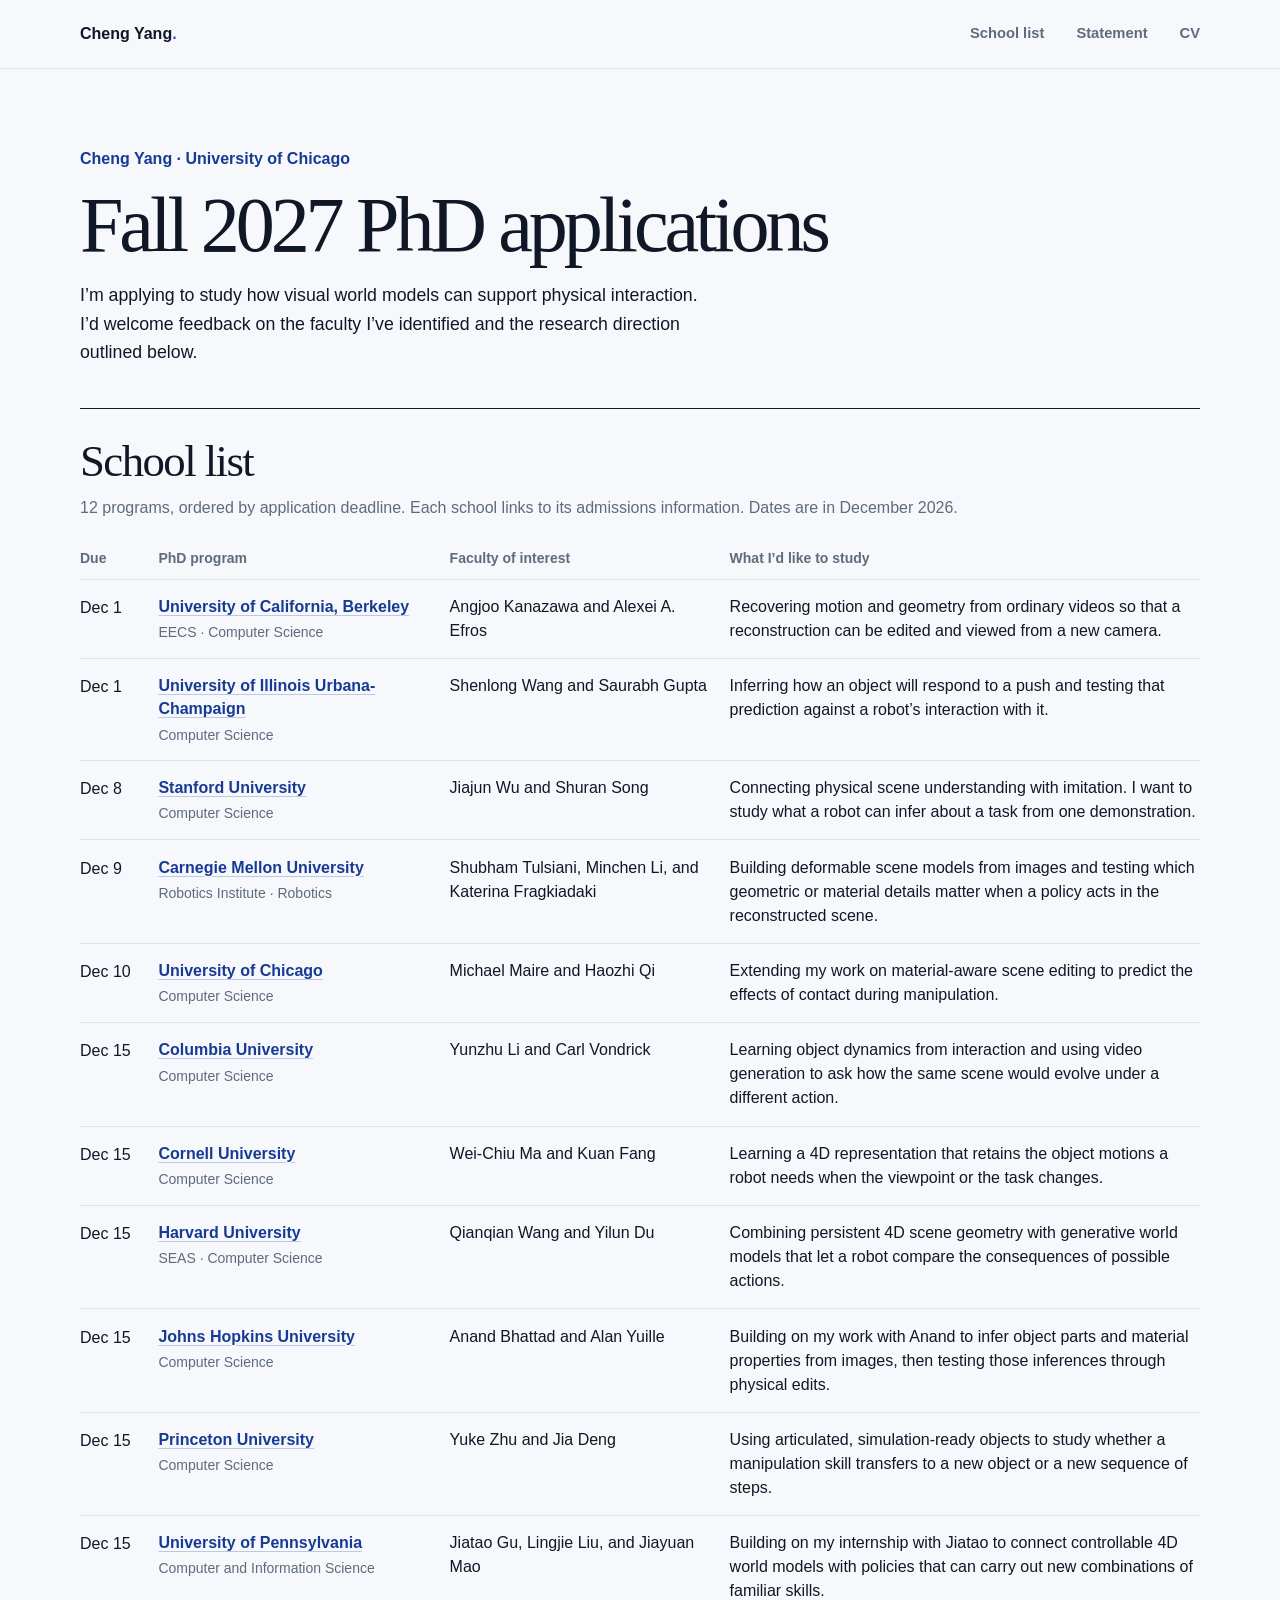
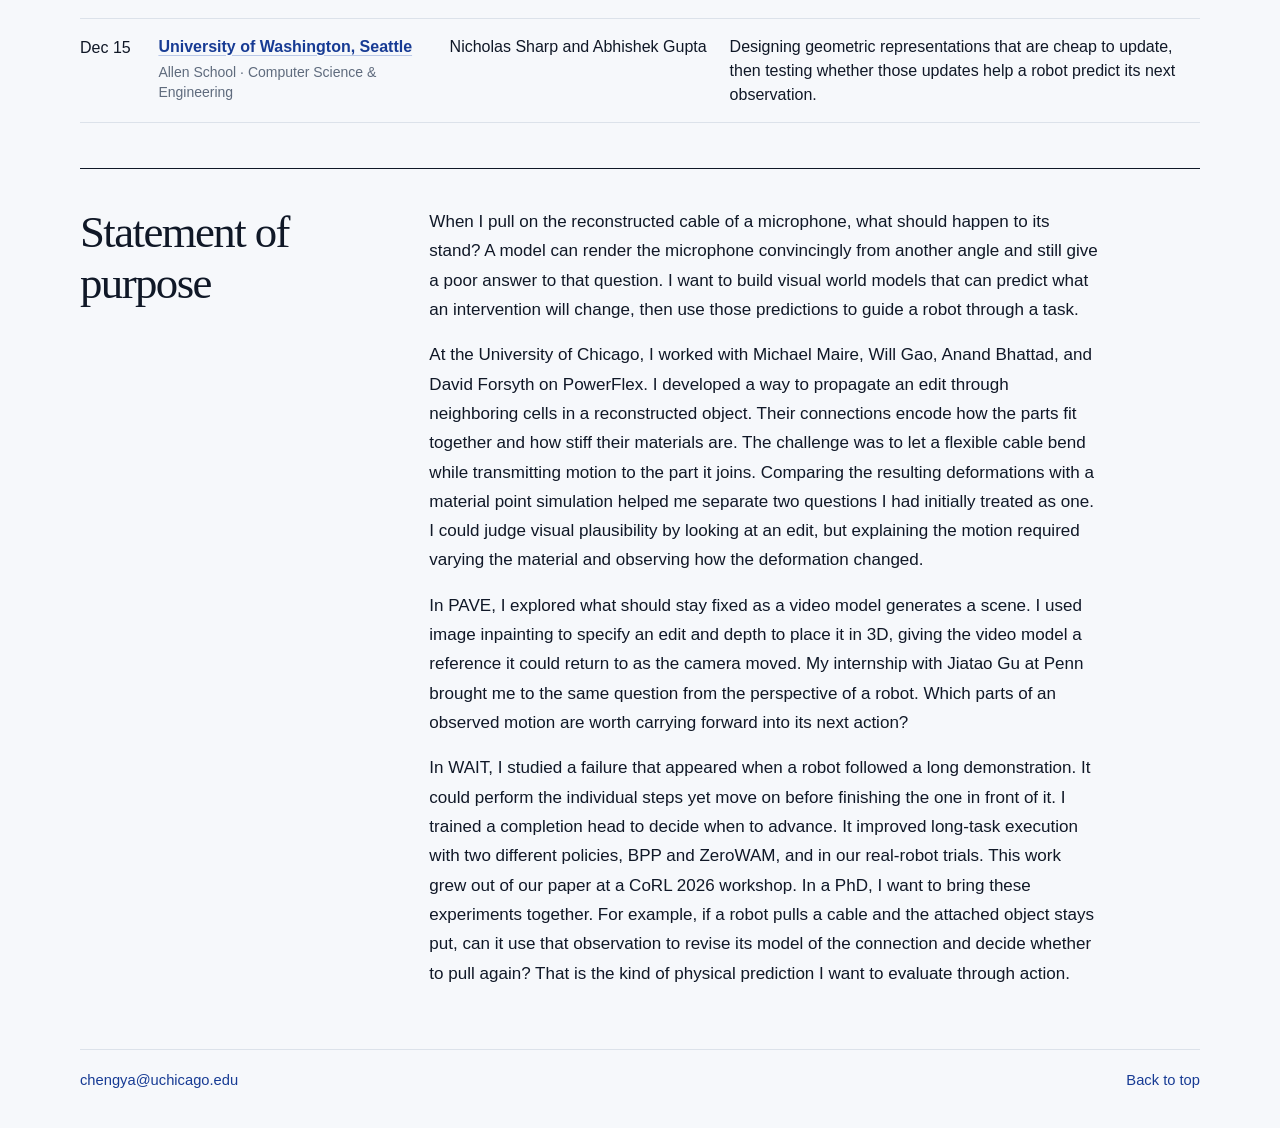
==== phd-2027/index.html @ 7d5dd0bd "Add Fall 2027 PhD application brief for faculty review" ====
<!doctype html>
<html lang="en">
  <head>
    <meta charset="utf-8">
    <meta name="viewport" content="width=device-width, initial-scale=1">
    <meta name="robots" content="noindex, nofollow">
    <meta name="description" content="Cheng Yang’s Fall 2027 PhD application list and short statement of purpose.">
    <meta name="theme-color" content="#f6f8fb">
    <title>Fall 2027 PhD applications · Cheng Yang</title>
    <link rel="stylesheet" href="../styles.css">
    <style>
      .brief { width: min(100% - 3rem, 70rem); margin: 0 auto; }
      .mast { border-bottom: 1px solid var(--line); }
      .mast .brief, .page-end { display: flex; align-items: center; justify-content: space-between; gap: 1rem; }
      .mast .brief { min-height: 4.25rem; }
      .home { font-weight: 720; }
      .mast nav { display: flex; gap: clamp(.8rem, 3vw, 2rem); }
      .mast nav a, .page-end a { font-size: .92rem; }
      .mast a:hover, .page-end a:hover { text-decoration: underline; }
      .intro { padding: clamp(2.7rem, 6vw, 5.4rem) 0 2.6rem; }
      .byline { margin: 0 0 .8rem; color: var(--accent-dark); font-weight: 650; }
      .intro h1 { max-width: none; font: 500 clamp(2.65rem, 6.1vw, 5.2rem)/1.04 var(--serif); letter-spacing: -.052em; }
      .intro p:last-child { max-width: 43rem; margin: 1rem 0 0; font-size: 1.11rem; }
      .list-section, .statement { scroll-margin-top: 1rem; border-top: 1px solid var(--ink); padding: 1.65rem 0 2.8rem; }
      .section-title { margin: 0; font: 500 clamp(1.9rem, 4vw, 2.8rem)/1.14 var(--serif); letter-spacing: -.035em; }
      .list-note { margin: .55rem 0 1.4rem; color: var(--muted); }
      .school-list { border-collapse: collapse; width: 100%; text-align: left; }
      .school-list th, .school-list td { vertical-align: top; padding: .95rem .95rem .95rem 0; border-bottom: 1px solid var(--line); }
      .school-list thead th { padding-top: .2rem; padding-bottom: .6rem; font-size: .875rem; font-weight: 650; color: var(--muted); }
      .school-list tbody th { width: 26%; font-size: 1rem; line-height: 1.45; }
      .school-list th a { color: var(--accent-dark); text-decoration: underline; text-decoration-color: #bac9e8; text-underline-offset: .19em; }
      .school-list th a:hover { text-decoration-color: currentColor; }
      .school-list small { display: block; margin-top: .25rem; color: var(--muted); font-size: .875rem; font-weight: 450; }
      .date { width: 7%; font-variant-numeric: tabular-nums; white-space: nowrap; }
      .faculty { width: 25%; }
      .faculty, .fit { line-height: 1.5; }
      .school-list td:last-child { padding-right: 0; }
      .statement { display: grid; grid-template-columns: minmax(14rem, .7fr) minmax(0, 1.7fr); gap: 2rem; padding-top: 2.4rem; }
      .statement-copy { max-width: 42rem; }
      .statement-copy p { font-size: 1.065rem; line-height: 1.72; margin: 0 0 1rem; }
      .page-end { padding: 1.2rem 0 2.2rem; border-top: 1px solid var(--line); color: var(--muted); flex-wrap: wrap; }
      .page-end a { color: var(--accent-dark); }
      @media (max-width: 760px) {
        .brief { width: calc(100% - 2rem); }
        .mast nav { gap: .85rem; }
        .intro { padding-bottom: 2rem; }
        .school-list, .school-list tbody { display: block; }
        .school-list thead { position: absolute; width: 1px; height: 1px; overflow: hidden; clip-path: inset(50%); }
        .school-list tr { display: grid; grid-template-columns: 1fr auto; gap: .4rem .6rem; padding: 1rem 0; border-top: 1px solid var(--line); }
        .school-list tbody th, .school-list td { width: auto; padding: 0; border: 0; }
        .school-list tbody th { grid-column: 1; grid-row: 1; }
        .school-list .date { grid-column: 2; grid-row: 1; color: var(--muted); }
        .school-list .faculty, .school-list .fit { grid-column: 1 / -1; }
        .faculty { font-weight: 600; }
        .statement { display: block; }
        .statement h2 { margin-bottom: 1.1rem; }
      }
      @media print {
        @page { margin: 14mm; }
        html, body { background: white; color: black; }
        .mast, .skip-link, .page-end { display: none; }
        .brief { width: auto; margin: 0; }
        .intro { padding: 0 0 10pt; }
        .intro h1 { font-size: 25pt; }
        .intro p:last-child, .list-note, .byline { font-size: 9pt; margin: 3pt 0; }
        .section-title { font-size: 17pt; }
        .list-section { padding: 8pt 0; }
        .school-list { display: table; }
        .school-list thead { display: table-header-group; position: static; clip-path: none; }
        .school-list tbody { display: table-row-group; }
        .school-list tr { display: table-row; break-inside: avoid; }
        .school-list th, .school-list td, .school-list tbody th { display: table-cell; font-size: 9pt; line-height: 1.25; padding: 5pt 6pt 5pt 0; }
        .school-list small, .school-list thead th { font-size: 8pt; }
        .school-list th a { color: black; text-decoration: none; }
        .statement { display: block; break-before: page; border: 0; padding: 0; }
        .statement-copy { max-width: 42rem; }
        .statement-copy p { font-size: 11pt; margin: 10pt 0; }
      }
    </style>
  </head>
  <body>
    <a class="skip-link" href="#main">Skip to content</a>
    <header class="mast">
      <div class="brief">
        <a class="home" href="../">Cheng Yang<span class="wordmark-dot">.</span></a>
        <nav aria-label="Page navigation">
          <a href="#programs">School list</a>
          <a href="#statement">Statement</a>
          <a href="../assets/CV_ChengY.pdf">CV</a>
        </nav>
      </div>
    </header>
    <main class="brief" id="main">
      <div class="intro">
        <p class="byline">Cheng Yang · University of Chicago</p>
        <h1>Fall 2027 PhD applications</h1>
        <p>I’m applying to study how visual world models can support physical interaction. I’d welcome feedback on the faculty I’ve identified and the research direction outlined below.</p>
      </div>
      <section class="list-section" id="programs" aria-labelledby="programs-title">
        <h2 class="section-title" id="programs-title">School list</h2>
        <p class="list-note">12 programs, ordered by application deadline. Each school links to its admissions information. Dates are in December 2026.</p>
        <table class="school-list" aria-label="Programs, application deadlines, faculty of interest, and research interests">
          <thead>
            <tr><th scope="col">Due</th><th scope="col">PhD program</th><th scope="col">Faculty of interest</th><th scope="col">What I’d like to study</th></tr>
          </thead>
          <tbody>
            <tr>
              <td class="date"><time datetime="2026-12-01">Dec 1</time></td>
              <th scope="row"><a href="https://eecs.berkeley.edu/academics/graduate/research-programs/admissions/">University of California, Berkeley</a><small>EECS · Computer Science</small></th>
              <td class="faculty">Angjoo Kanazawa and Alexei A. Efros</td>
              <td class="fit">Recovering motion and geometry from ordinary videos so that a reconstruction can be edited and viewed from a new camera.</td>
            </tr>
            <tr>
              <td class="date"><time datetime="2026-12-01">Dec 1</time></td>
              <th scope="row"><a href="https://siebelschool.illinois.edu/admissions/graduate/application-deadlines">University of Illinois Urbana-Champaign</a><small>Computer Science</small></th>
              <td class="faculty">Shenlong Wang and Saurabh Gupta</td>
              <td class="fit">Inferring how an object will respond to a push and testing that prediction against a robot’s interaction with it.</td>
            </tr>
            <tr>
              <td class="date"><time datetime="2026-12-08">Dec 8</time></td>
              <th scope="row"><a href="https://www.cs.stanford.edu/admissions-graduate-application-deadlines">Stanford University</a><small>Computer Science</small></th>
              <td class="faculty">Jiajun Wu and Shuran Song</td>
              <td class="fit">Connecting physical scene understanding with imitation. I want to study what a robot can infer about a task from one demonstration.</td>
            </tr>
            <tr>
              <td class="date"><time datetime="2026-12-09">Dec 9</time></td>
              <th scope="row"><a href="https://admissions.scs.cmu.edu/portal/apply_gr">Carnegie Mellon University</a><small>Robotics Institute · Robotics</small></th>
              <td class="faculty">Shubham Tulsiani, Minchen Li, and Katerina Fragkiadaki</td>
              <td class="fit">Building deformable scene models from images and testing which geometric or material details matter when a policy acts in the reconstructed scene.</td>
            </tr>
            <tr>
              <td class="date"><time datetime="2026-12-10">Dec 10</time></td>
              <th scope="row"><a href="https://cs-www.uchicago.edu/academics/admission/">University of Chicago</a><small>Computer Science</small></th>
              <td class="faculty">Michael Maire and Haozhi Qi</td>
              <td class="fit">Extending my work on material-aware scene editing to predict the effects of contact during manipulation.</td>
            </tr>
            <tr>
              <td class="date"><time datetime="2026-12-15">Dec 15</time></td>
              <th scope="row"><a href="https://www.engineering.columbia.edu/admissions-aid/graduate-admissions/how-apply/application-requirements">Columbia University</a><small>Computer Science</small></th>
              <td class="faculty">Yunzhu Li and Carl Vondrick</td>
              <td class="fit">Learning object dynamics from interaction and using video generation to ask how the same scene would evolve under a different action.</td>
            </tr>
            <tr>
              <td class="date"><time datetime="2026-12-15">Dec 15</time></td>
              <th scope="row"><a href="https://www.cs.cornell.edu/phd-computer-science/apply">Cornell University</a><small>Computer Science</small></th>
              <td class="faculty">Wei-Chiu Ma and Kuan Fang</td>
              <td class="fit">Learning a 4D representation that retains the object motions a robot needs when the viewpoint or the task changes.</td>
            </tr>
            <tr>
              <td class="date"><time datetime="2026-12-15">Dec 15</time></td>
              <th scope="row"><a href="https://gsas.harvard.edu/program/computer-science">Harvard University</a><small>SEAS · Computer Science</small></th>
              <td class="faculty">Qianqian Wang and Yilun Du</td>
              <td class="fit">Combining persistent 4D scene geometry with generative world models that let a robot compare the consequences of possible actions.</td>
            </tr>
            <tr>
              <td class="date"><time datetime="2026-12-15">Dec 15</time></td>
              <th scope="row"><a href="https://www.cs.jhu.edu/academic-programs/graduate-studies/phd-program/">Johns Hopkins University</a><small>Computer Science</small></th>
              <td class="faculty">Anand Bhattad and Alan Yuille</td>
              <td class="fit">Building on my work with Anand to infer object parts and material properties from images, then testing those inferences through physical edits.</td>
            </tr>
            <tr>
              <td class="date"><time datetime="2026-12-15">Dec 15</time></td>
              <th scope="row"><a href="https://www.cs.princeton.edu/grad/admissions-requirements">Princeton University</a><small>Computer Science</small></th>
              <td class="faculty">Yuke Zhu and Jia Deng</td>
              <td class="fit">Using articulated, simulation-ready objects to study whether a manipulation skill transfers to a new object or a new sequence of steps.</td>
            </tr>
            <tr>
              <td class="date"><time datetime="2026-12-15">Dec 15</time></td>
              <th scope="row"><a href="https://gradadm.engineering.upenn.edu/how-to-apply/">University of Pennsylvania</a><small>Computer and Information Science</small></th>
              <td class="faculty">Jiatao Gu, Lingjie Liu, and Jiayuan Mao</td>
              <td class="fit">Building on my internship with Jiatao to connect controllable 4D world models with policies that can carry out new combinations of familiar skills.</td>
            </tr>
            <tr>
              <td class="date"><time datetime="2026-12-15">Dec 15</time></td>
              <th scope="row"><a href="https://www.cs.washington.edu/academics/graduate/phd-program/phd-admissions/">University of Washington, Seattle</a><small>Allen School · Computer Science &amp; Engineering</small></th>
              <td class="faculty">Nicholas Sharp and Abhishek Gupta</td>
              <td class="fit">Designing geometric representations that are cheap to update, then testing whether those updates help a robot predict its next observation.</td>
            </tr>
          </tbody>
        </table>
      </section>
      <section class="statement" id="statement" aria-labelledby="statement-title">
        <h2 class="section-title" id="statement-title">Statement of purpose</h2>
        <div class="statement-copy">
          <p>When I pull on the reconstructed cable of a microphone, what should happen to its stand? A model can render the microphone convincingly from another angle and still give a poor answer to that question. I want to build visual world models that can predict what an intervention will change, then use those predictions to guide a robot through a task.</p>
          <p>At the University of Chicago, I worked with Michael Maire, Will Gao, Anand Bhattad, and David Forsyth on PowerFlex. I developed a way to propagate an edit through neighboring cells in a reconstructed object. Their connections encode how the parts fit together and how stiff their materials are. The challenge was to let a flexible cable bend while transmitting motion to the part it joins. Comparing the resulting deformations with a material point simulation helped me separate two questions I had initially treated as one. I could judge visual plausibility by looking at an edit, but explaining the motion required varying the material and observing how the deformation changed.</p>
          <p>In PAVE, I explored what should stay fixed as a video model generates a scene. I used image inpainting to specify an edit and depth to place it in 3D, giving the video model a reference it could return to as the camera moved. My internship with Jiatao Gu at Penn brought me to the same question from the perspective of a robot. Which parts of an observed motion are worth carrying forward into its next action?</p>
          <p>In WAIT, I studied a failure that appeared when a robot followed a long demonstration. It could perform the individual steps yet move on before finishing the one in front of it. I trained a completion head to decide when to advance. It improved long-task execution with two different policies, BPP and ZeroWAM, and in our real-robot trials. This work grew out of our paper at a CoRL 2026 workshop. In a PhD, I want to bring these experiments together. For example, if a robot pulls a cable and the attached object stays put, can it use that observation to revise its model of the connection and decide whether to pull again? That is the kind of physical prediction I want to evaluate through action.</p>
        </div>
      </section>
      <div class="page-end"><a href="mailto:chengya@uchicago.edu">chengya@uchicago.edu</a><a href="#main">Back to top</a></div>
    </main>
  </body>
</html>
---- styles.css ----
:root {
  --ink: #101827;
  --muted: #5f6b7d;
  --line: #dce2ea;
  --paper: #f6f8fb;
  --white: #ffffff;
  --accent: #2457d6;
  --accent-dark: #173b94;
  --cyan: #58d2e6;
  --serif: "Iowan Old Style", "Baskerville", "Times New Roman", serif;
  --sans: Inter, ui-sans-serif, -apple-system, BlinkMacSystemFont, "Segoe UI", sans-serif;
  --max: 1180px;
}

* { box-sizing: border-box; }

html { scroll-behavior: smooth; }

body {
  margin: 0;
  color: var(--ink);
  background: var(--paper);
  font-family: var(--sans);
  font-size: 16px;
  line-height: 1.6;
  -webkit-font-smoothing: antialiased;
}

a { color: inherit; text-decoration: none; }
a:focus-visible { outline: 3px solid var(--cyan); outline-offset: 4px; }

.skip-link {
  position: fixed;
  left: 1rem;
  top: -5rem;
  z-index: 100;
  padding: .75rem 1rem;
  background: var(--ink);
  color: white;
}
.skip-link:focus { top: 1rem; }

.site-header {
  position: sticky;
  top: 0;
  z-index: 50;
  border-bottom: 1px solid rgba(16, 24, 39, .1);
  background: rgba(246, 248, 251, .92);
  backdrop-filter: blur(16px);
}

.header-inner {
  width: min(calc(100% - 3rem), var(--max));
  height: 74px;
  margin: auto;
  display: grid;
  grid-template-columns: 1fr auto 1fr;
  align-items: center;
  gap: 2rem;
}

.wordmark {
  justify-self: start;
  font-size: 1.05rem;
  font-weight: 780;
  letter-spacing: -.03em;
}
.wordmark-dot { color: var(--accent); }

nav { display: flex; gap: 2rem; }
nav a, .header-contact { font-size: .89rem; font-weight: 600; }
nav a { color: var(--muted); transition: color .2s; }
nav a:hover { color: var(--ink); }

.header-contact {
  justify-self: end;
  color: var(--accent);
}

.hero {
  width: min(calc(100% - 3rem), var(--max));
  min-height: 675px;
  margin: auto;
  display: grid;
  grid-template-columns: minmax(0, 1.35fr) minmax(280px, .65fr);
  gap: clamp(4rem, 8vw, 8rem);
  align-items: center;
  position: relative;
  padding: 6rem 0 7rem;
}

.eyebrow, .section-number, .venue {
  margin: 0 0 1.15rem;
  color: var(--accent);
  font-size: .78rem;
  line-height: 1.2;
  font-weight: 760;
  letter-spacing: .13em;
  text-transform: uppercase;
}

h1, h2, h3, p { text-wrap: pretty; }

h1 {
  margin: 0;
  font: 500 clamp(4.5rem, 9vw, 8rem)/.9 var(--serif);
  letter-spacing: -.065em;
}

.hero-lede {
  max-width: 750px;
  margin: 2.25rem 0 1.25rem;
  font: 500 clamp(1.55rem, 2.7vw, 2.25rem)/1.23 var(--serif);
  letter-spacing: -.025em;
}

.hero-bio {
  max-width: 690px;
  margin: 0;
  color: var(--muted);
  font-size: 1.04rem;
}
.hero-bio strong { color: var(--ink); font-weight: 650; }

.hero-links {
  display: flex;
  flex-wrap: wrap;
  gap: .8rem 1.35rem;
  align-items: center;
  margin-top: 2.25rem;
}
.hero-links a {
  padding: .35rem 0;
  border-bottom: 1px solid currentColor;
  font-size: .9rem;
  font-weight: 680;
}
.hero-links .primary-link {
  padding: .68rem 1rem;
  border: 1px solid var(--accent);
  background: var(--accent);
  color: white;
}
.hero-links .primary-link:hover { background: var(--accent-dark); }
.replace-tag { color: var(--accent); font-size: .66rem; letter-spacing: .04em; }

.portrait-wrap { align-self: center; }
.portrait-placeholder {
  aspect-ratio: 4 / 5;
  position: relative;
  overflow: hidden;
  border: 1px solid #b9c6db;
  background:
    linear-gradient(135deg, rgba(255,255,255,.34), transparent 45%),
    radial-gradient(circle at 72% 20%, rgba(88,210,230,.8), transparent 24%),
    linear-gradient(155deg, #173b94 0%, #2457d6 58%, #0d1730 100%);
  box-shadow: 24px 24px 0 #e1e7f0;
}
.portrait-placeholder::after {
  content: "";
  position: absolute;
  inset: 12px;
  border: 1px solid rgba(255,255,255,.45);
  pointer-events: none;
}
.portrait-placeholder > img {
  position: absolute;
  inset: 0;
  width: 100%;
  height: 100%;
  max-width: 100%;
  max-height: 100%;
  object-fit: contain;
  display: block;
}
.portrait-initials {
  position: absolute;
  left: 1.5rem;
  top: 1.2rem;
  color: rgba(255,255,255,.95);
  font: 500 clamp(3.5rem, 8vw, 6.5rem)/1 var(--serif);
  letter-spacing: -.07em;
}
.portrait-note {
  position: absolute;
  left: 1.55rem;
  right: 1.55rem;
  bottom: 1.4rem;
  display: flex;
  align-items: end;
  justify-content: space-between;
  gap: 1rem;
  color: white;
}
.portrait-note span { font-weight: 700; }
.portrait-note small { max-width: 105px; text-align: right; line-height: 1.35; opacity: .75; }
.portrait-caption { margin: 1.1rem 0 0; color: var(--muted); font-size: .8rem; letter-spacing: .08em; text-transform: uppercase; }

.hero-index {
  position: absolute;
  bottom: 1.7rem;
  left: 0;
  right: 0;
  display: grid;
  grid-template-columns: auto 1fr auto;
  align-items: center;
  gap: 1rem;
  color: #7b8797;
  font-size: .68rem;
  letter-spacing: .1em;
  text-transform: uppercase;
}
.hero-index div { height: 1px; background: var(--line); }

.research-band {
  padding: 7rem max(1.5rem, calc((100vw - var(--max)) / 2));
  color: white;
  background: var(--ink);
}
.research-band .section-number { color: var(--cyan); }
.section-heading { display: grid; grid-template-columns: 180px 1fr; gap: 2rem; align-items: start; }
.section-heading h2 {
  max-width: 860px;
  margin: -.45rem 0 0;
  font: 500 clamp(2.5rem, 5vw, 4.75rem)/1.02 var(--serif);
  letter-spacing: -.045em;
}
.research-grid {
  display: grid;
  grid-template-columns: repeat(3, 1fr);
  margin-top: 5rem;
  border-top: 1px solid rgba(255,255,255,.18);
}
.research-item {
  min-height: 270px;
  padding: 2rem 2rem 0 0;
  border-right: 1px solid rgba(255,255,255,.18);
}
.research-item + .research-item { padding-left: 2rem; }
.research-item:last-child { border-right: 0; }
.research-code { color: var(--cyan); font: 500 1.25rem/1 var(--serif); }
.research-item h3 { margin: 4.5rem 0 .75rem; font: 500 1.55rem/1.2 var(--serif); }
.research-item p { max-width: 310px; margin: 0; color: #aeb8c7; font-size: .94rem; }

.section-shell {
  width: min(calc(100% - 3rem), var(--max));
  margin: auto;
  padding: 8rem 0;
}

.publications-heading {
  grid-template-columns: 180px minmax(0, 1fr) 230px;
  border-bottom: 1px solid var(--line);
  padding-bottom: 3rem;
}
.section-aside { margin: 0; color: var(--muted); font-size: .85rem; }

.publication {
  display: grid;
  grid-template-columns: minmax(300px, .95fr) minmax(0, 1.25fr);
  gap: clamp(2rem, 5vw, 5rem);
  padding: 3.5rem 0;
  border-bottom: 1px solid var(--line);
  align-items: center;
}
.publication-visual {
  aspect-ratio: 16 / 10;
  position: relative;
  overflow: hidden;
  display: flex;
  flex-direction: column;
  align-items: center;
  justify-content: center;
  gap: .35rem;
  border: 1px solid rgba(16,24,39,.12);
  color: white;
}
.publication-visual::before,
.publication-visual::after {
  content: "";
  position: absolute;
  width: 48%;
  aspect-ratio: 1;
  border: 1px solid rgba(255,255,255,.3);
  transform: rotate(18deg);
}
.publication-visual::before { left: -12%; top: -37%; }
.publication-visual::after { right: -8%; bottom: -50%; }
.publication-visual img {
  position: absolute;
  inset: 0;
  width: 100%;
  height: 100%;
  max-width: 100%;
  max-height: 100%;
  object-fit: contain;
  display: block;
}
.paper-blue { background: linear-gradient(145deg, #173b94, #2b65ef); }
.paper-cyan { background: linear-gradient(145deg, #087d98, #58d2e6); }
.paper-slate { background: linear-gradient(145deg, #26344e, #71819d); }
.publication-visual.has-image { background: #fff; }
.publication-gallery {
  display: grid;
  grid-template-rows: repeat(2, minmax(0, 1fr));
  gap: 6px;
  padding: 6px;
}
.publication-gallery img {
  position: static;
  width: 100%;
  height: 100%;
  min-height: 0;
  object-fit: contain;
  border: 1px solid rgba(16,24,39,.08);
}
.publication-visual span { z-index: 1; font: 500 1.55rem/1 var(--serif); }
.publication-visual small { z-index: 1; opacity: .78; }
.publication-copy h3 { margin: 0; font: 500 clamp(1.65rem, 3vw, 2.45rem)/1.12 var(--serif); letter-spacing: -.025em; }
.authors { margin: 1.15rem 0 .8rem; color: var(--muted); font-size: .9rem; }
.paper-summary { max-width: 650px; margin: 0; color: var(--muted); }
.paper-links { display: flex; flex-wrap: wrap; gap: 1.4rem; margin-top: 1.4rem; }
.paper-links a { color: var(--accent); font-size: .86rem; font-weight: 700; border-bottom: 1px solid currentColor; }

.experience { border-top: 1px solid var(--line); }
.experience .section-heading { margin-bottom: 4rem; }
.timeline { border-top: 1px solid var(--ink); }
.timeline-row {
  display: grid;
  grid-template-columns: 180px minmax(0, 1fr) 150px;
  gap: 2rem;
  align-items: start;
  padding: 2rem 0;
  border-bottom: 1px solid var(--line);
}
.timeline-row p { margin: 0; color: var(--muted); font-size: .9rem; }
.timeline-row h3 { margin: -.2rem 0 .25rem; font: 500 1.35rem/1.25 var(--serif); }
.timeline-row > span { text-align: right; color: var(--muted); font-size: .82rem; }

.contact { border-top: 1px solid var(--ink); padding-bottom: 6rem; }
.contact-line { display: flex; align-items: end; justify-content: space-between; gap: 2rem; }
.contact h2 { max-width: 690px; margin: .5rem 0 0; font: 500 clamp(2.7rem, 6vw, 5.4rem)/.98 var(--serif); letter-spacing: -.05em; }
.contact a { color: var(--accent); font-weight: 700; border-bottom: 1px solid currentColor; }

footer {
  width: min(calc(100% - 3rem), var(--max));
  margin: auto;
  padding: 1.5rem 0 2rem;
  border-top: 1px solid var(--line);
  display: flex;
  justify-content: space-between;
  color: var(--muted);
  font-size: .8rem;
}
footer p { margin: 0; }

.reveal {
  opacity: 0;
  transform: translateY(18px);
  transition: opacity .7s ease, transform .7s ease;
}
.reveal-late { transition-delay: .12s; }
.reveal-later { transition-delay: .22s; }
.reveal.visible { opacity: 1; transform: none; }

@media (prefers-reduced-motion: reduce) {
  html { scroll-behavior: auto; }
  .reveal { opacity: 1; transform: none; transition: none; }
}

@media (max-width: 900px) {
  .header-inner { grid-template-columns: 1fr auto; }
  nav { display: none; }
  .hero { grid-template-columns: 1fr 260px; gap: 3rem; min-height: auto; }
  h1 { font-size: clamp(4rem, 12vw, 6.5rem); }
  .section-heading, .publications-heading { grid-template-columns: 1fr; gap: .75rem; }
  .section-aside { max-width: 360px; }
  .research-grid { grid-template-columns: 1fr; }
  .research-item, .research-item + .research-item { min-height: auto; padding: 1.8rem 0 2rem; border-right: 0; border-bottom: 1px solid rgba(255,255,255,.18); }
  .research-item h3 { margin: 2rem 0 .5rem; }
  .publication { gap: 2rem; }
  .timeline-row { grid-template-columns: 135px 1fr; }
  .timeline-row > span { display: none; }
}

@media (max-width: 680px) {
  .header-inner, .hero, .section-shell, footer { width: min(calc(100% - 2rem), var(--max)); }
  .header-inner { height: 64px; }
  .header-contact { font-size: .82rem; }
  .hero { display: flex; flex-direction: column; align-items: stretch; padding: 4.5rem 0 6rem; }
  h1 { font-size: clamp(4.1rem, 22vw, 6rem); }
  .hero-lede { font-size: 1.65rem; }
  .portrait-wrap { width: min(78vw, 310px); margin: 1rem 0 0 auto; }
  .hero-index { bottom: 1.25rem; }
  .research-band { padding: 6rem 1rem; }
  .research-grid { margin-top: 3rem; }
  .section-shell { padding: 6rem 0; }
  .publication { grid-template-columns: 1fr; padding: 2.75rem 0; }
  .publication-copy h3 { font-size: 1.8rem; }
  .timeline-row { grid-template-columns: 1fr; gap: .4rem; }
  .contact-line { align-items: start; flex-direction: column; }
  .contact a { overflow-wrap: anywhere; }
}
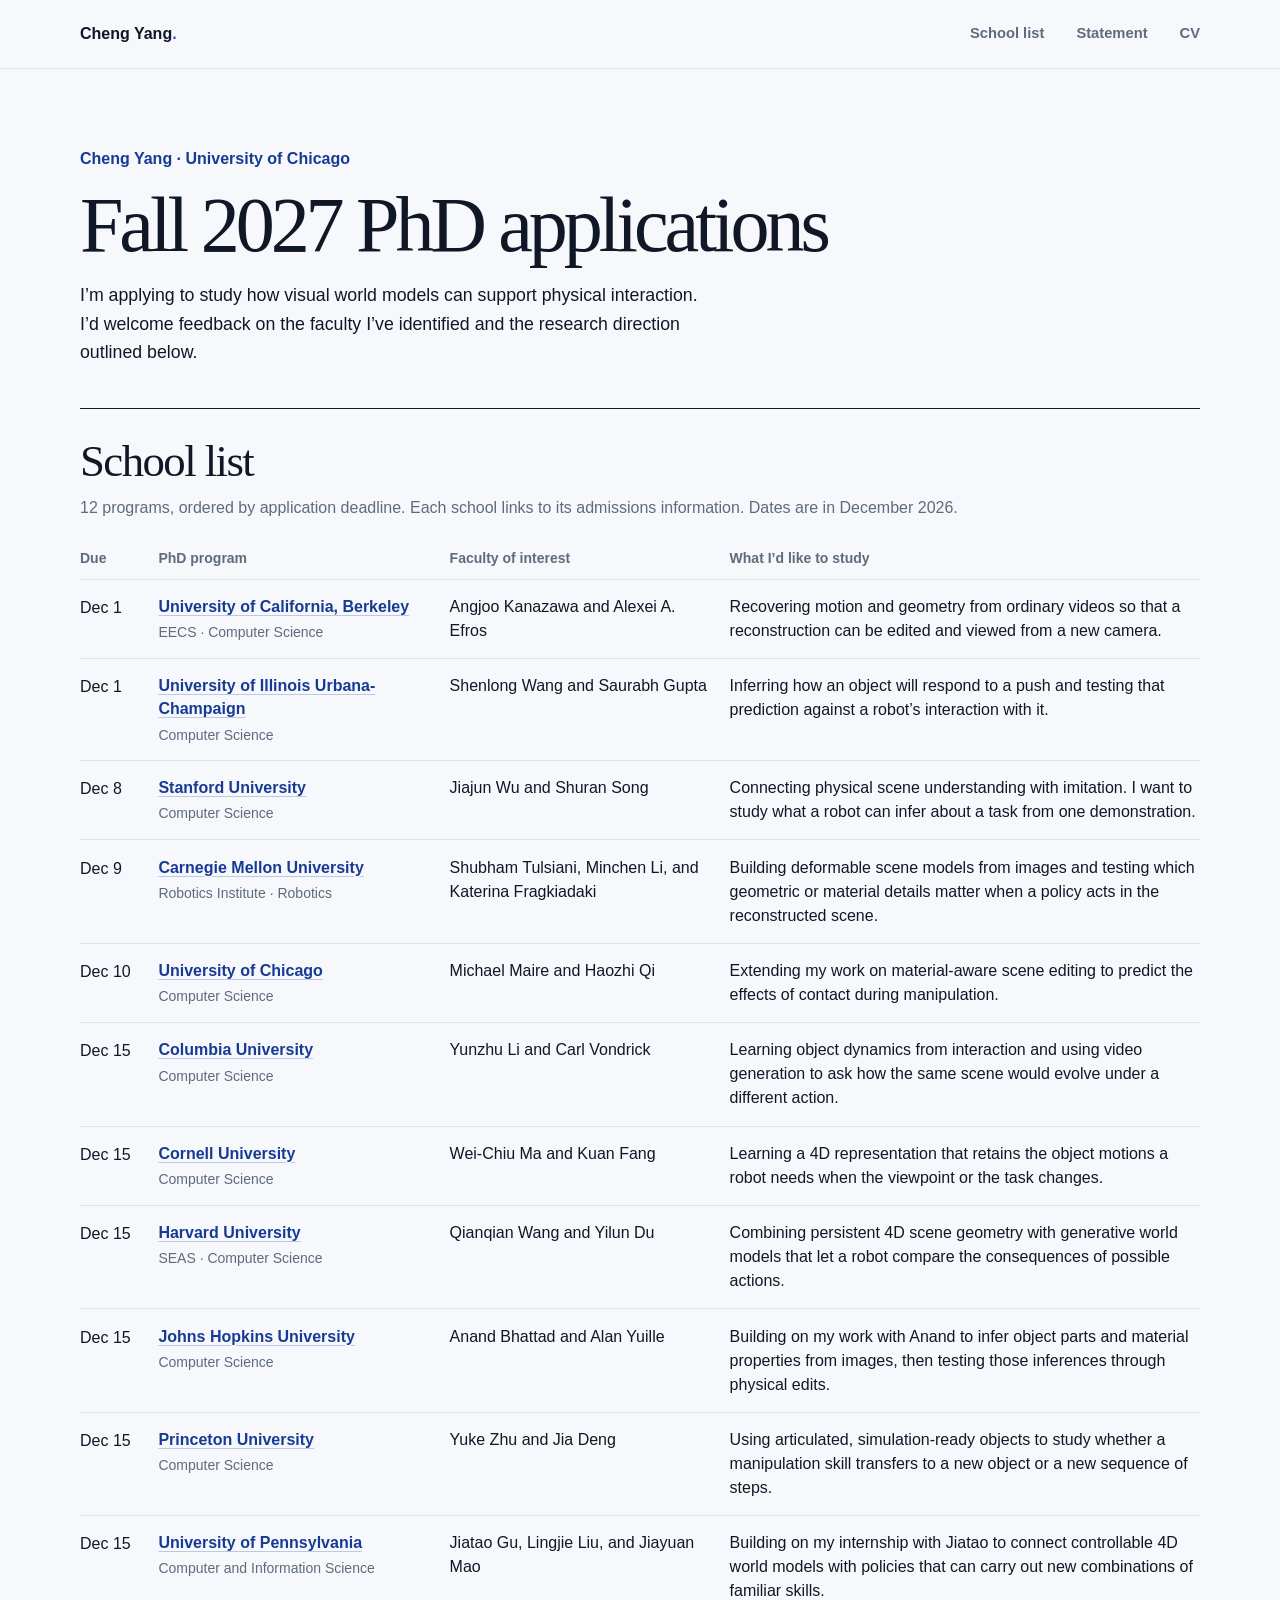
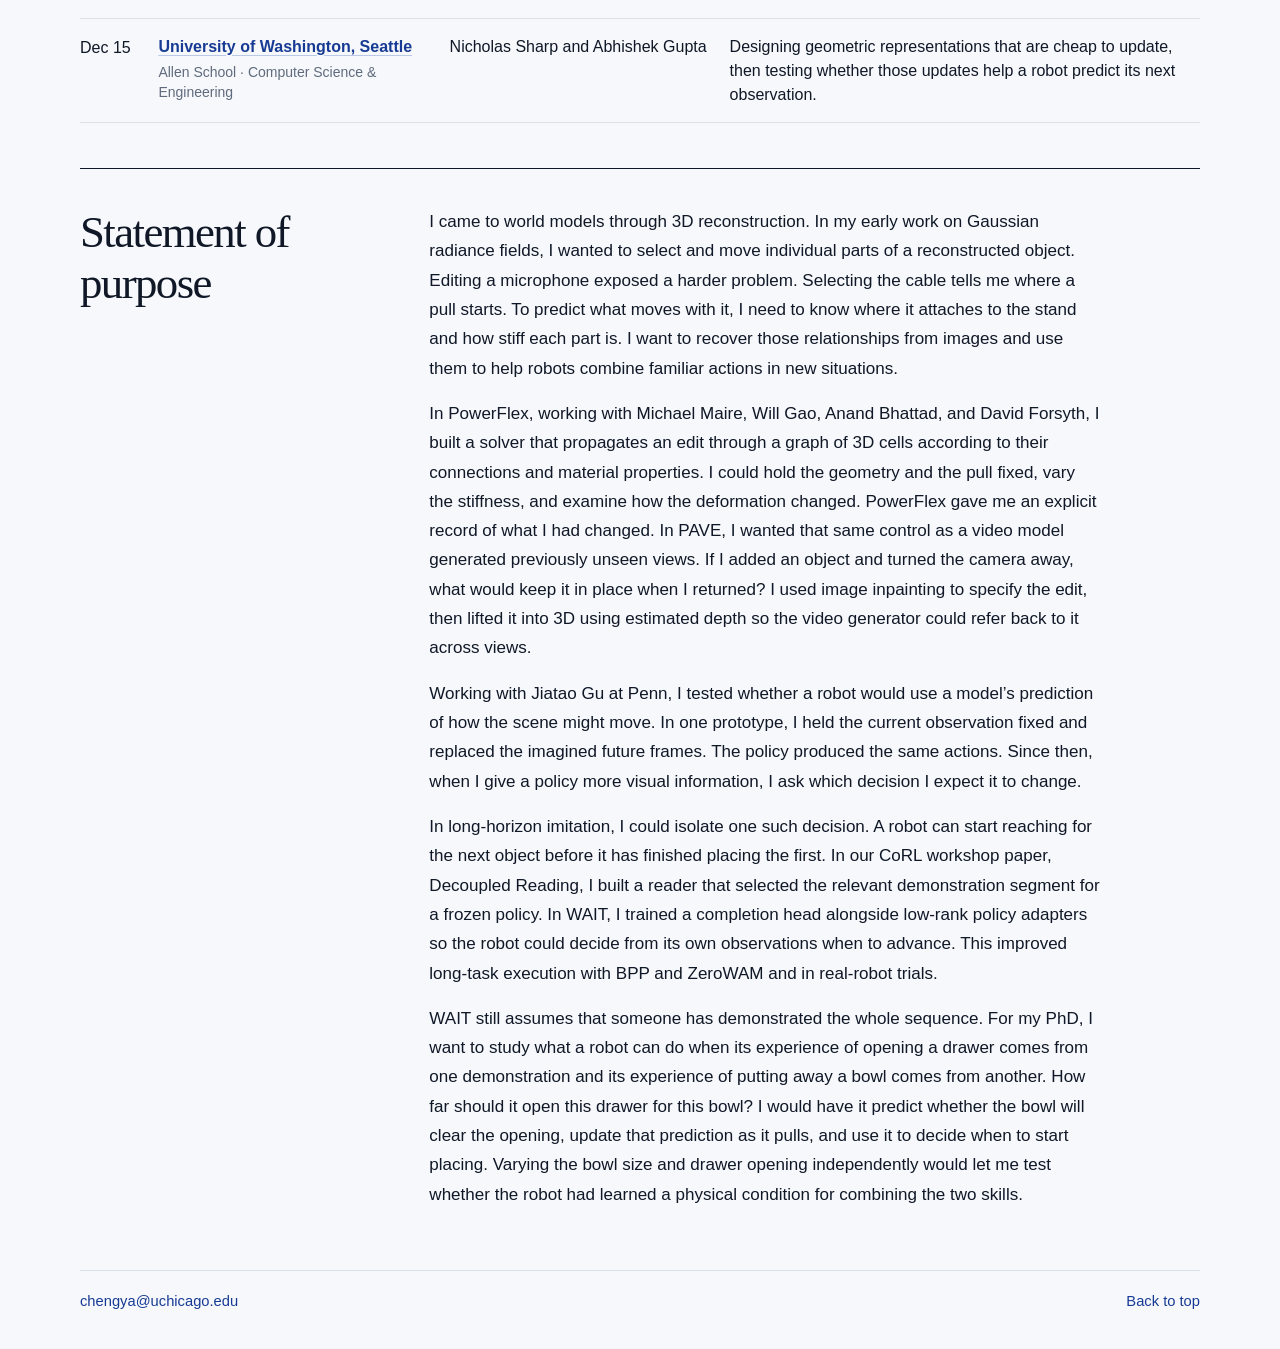
==== commit a3693f0c: "Connect the research questions in the PhD statement" ====
--- a/phd-2027/index.html
+++ b/phd-2027/index.html
@@ -182,10 +182,11 @@
       <section class="statement" id="statement" aria-labelledby="statement-title">
         <h2 class="section-title" id="statement-title">Statement of purpose</h2>
         <div class="statement-copy">
-          <p>When I pull on the reconstructed cable of a microphone, what should happen to its stand? A model can render the microphone convincingly from another angle and still give a poor answer to that question. I want to build visual world models that can predict what an intervention will change, then use those predictions to guide a robot through a task.</p>
-          <p>At the University of Chicago, I worked with Michael Maire, Will Gao, Anand Bhattad, and David Forsyth on PowerFlex. I developed a way to propagate an edit through neighboring cells in a reconstructed object. Their connections encode how the parts fit together and how stiff their materials are. The challenge was to let a flexible cable bend while transmitting motion to the part it joins. Comparing the resulting deformations with a material point simulation helped me separate two questions I had initially treated as one. I could judge visual plausibility by looking at an edit, but explaining the motion required varying the material and observing how the deformation changed.</p>
-          <p>In PAVE, I explored what should stay fixed as a video model generates a scene. I used image inpainting to specify an edit and depth to place it in 3D, giving the video model a reference it could return to as the camera moved. My internship with Jiatao Gu at Penn brought me to the same question from the perspective of a robot. Which parts of an observed motion are worth carrying forward into its next action?</p>
-          <p>In WAIT, I studied a failure that appeared when a robot followed a long demonstration. It could perform the individual steps yet move on before finishing the one in front of it. I trained a completion head to decide when to advance. It improved long-task execution with two different policies, BPP and ZeroWAM, and in our real-robot trials. This work grew out of our paper at a CoRL 2026 workshop. In a PhD, I want to bring these experiments together. For example, if a robot pulls a cable and the attached object stays put, can it use that observation to revise its model of the connection and decide whether to pull again? That is the kind of physical prediction I want to evaluate through action.</p>
+          <p>I came to world models through 3D reconstruction. In my early work on Gaussian radiance fields, I wanted to select and move individual parts of a reconstructed object. Editing a microphone exposed a harder problem. Selecting the cable tells me where a pull starts. To predict what moves with it, I need to know where it attaches to the stand and how stiff each part is. I want to recover those relationships from images and use them to help robots combine familiar actions in new situations.</p>
+          <p>In PowerFlex, working with Michael Maire, Will Gao, Anand Bhattad, and David Forsyth, I built a solver that propagates an edit through a graph of 3D cells according to their connections and material properties. I could hold the geometry and the pull fixed, vary the stiffness, and examine how the deformation changed. PowerFlex gave me an explicit record of what I had changed. In PAVE, I wanted that same control as a video model generated previously unseen views. If I added an object and turned the camera away, what would keep it in place when I returned? I used image inpainting to specify the edit, then lifted it into 3D using estimated depth so the video generator could refer back to it across views.</p>
+          <p>Working with Jiatao Gu at Penn, I tested whether a robot would use a model’s prediction of how the scene might move. In one prototype, I held the current observation fixed and replaced the imagined future frames. The policy produced the same actions. Since then, when I give a policy more visual information, I ask which decision I expect it to change.</p>
+          <p>In long-horizon imitation, I could isolate one such decision. A robot can start reaching for the next object before it has finished placing the first. In our CoRL workshop paper, Decoupled Reading, I built a reader that selected the relevant demonstration segment for a frozen policy. In WAIT, I trained a completion head alongside low-rank policy adapters so the robot could decide from its own observations when to advance. This improved long-task execution with BPP and ZeroWAM and in real-robot trials.</p>
+          <p>WAIT still assumes that someone has demonstrated the whole sequence. For my PhD, I want to study what a robot can do when its experience of opening a drawer comes from one demonstration and its experience of putting away a bowl comes from another. How far should it open this drawer for this bowl? I would have it predict whether the bowl will clear the opening, update that prediction as it pulls, and use it to decide when to start placing. Varying the bowl size and drawer opening independently would let me test whether the robot had learned a physical condition for combining the two skills.</p>
         </div>
       </section>
       <div class="page-end"><a href="mailto:chengya@uchicago.edu">chengya@uchicago.edu</a><a href="#main">Back to top</a></div>
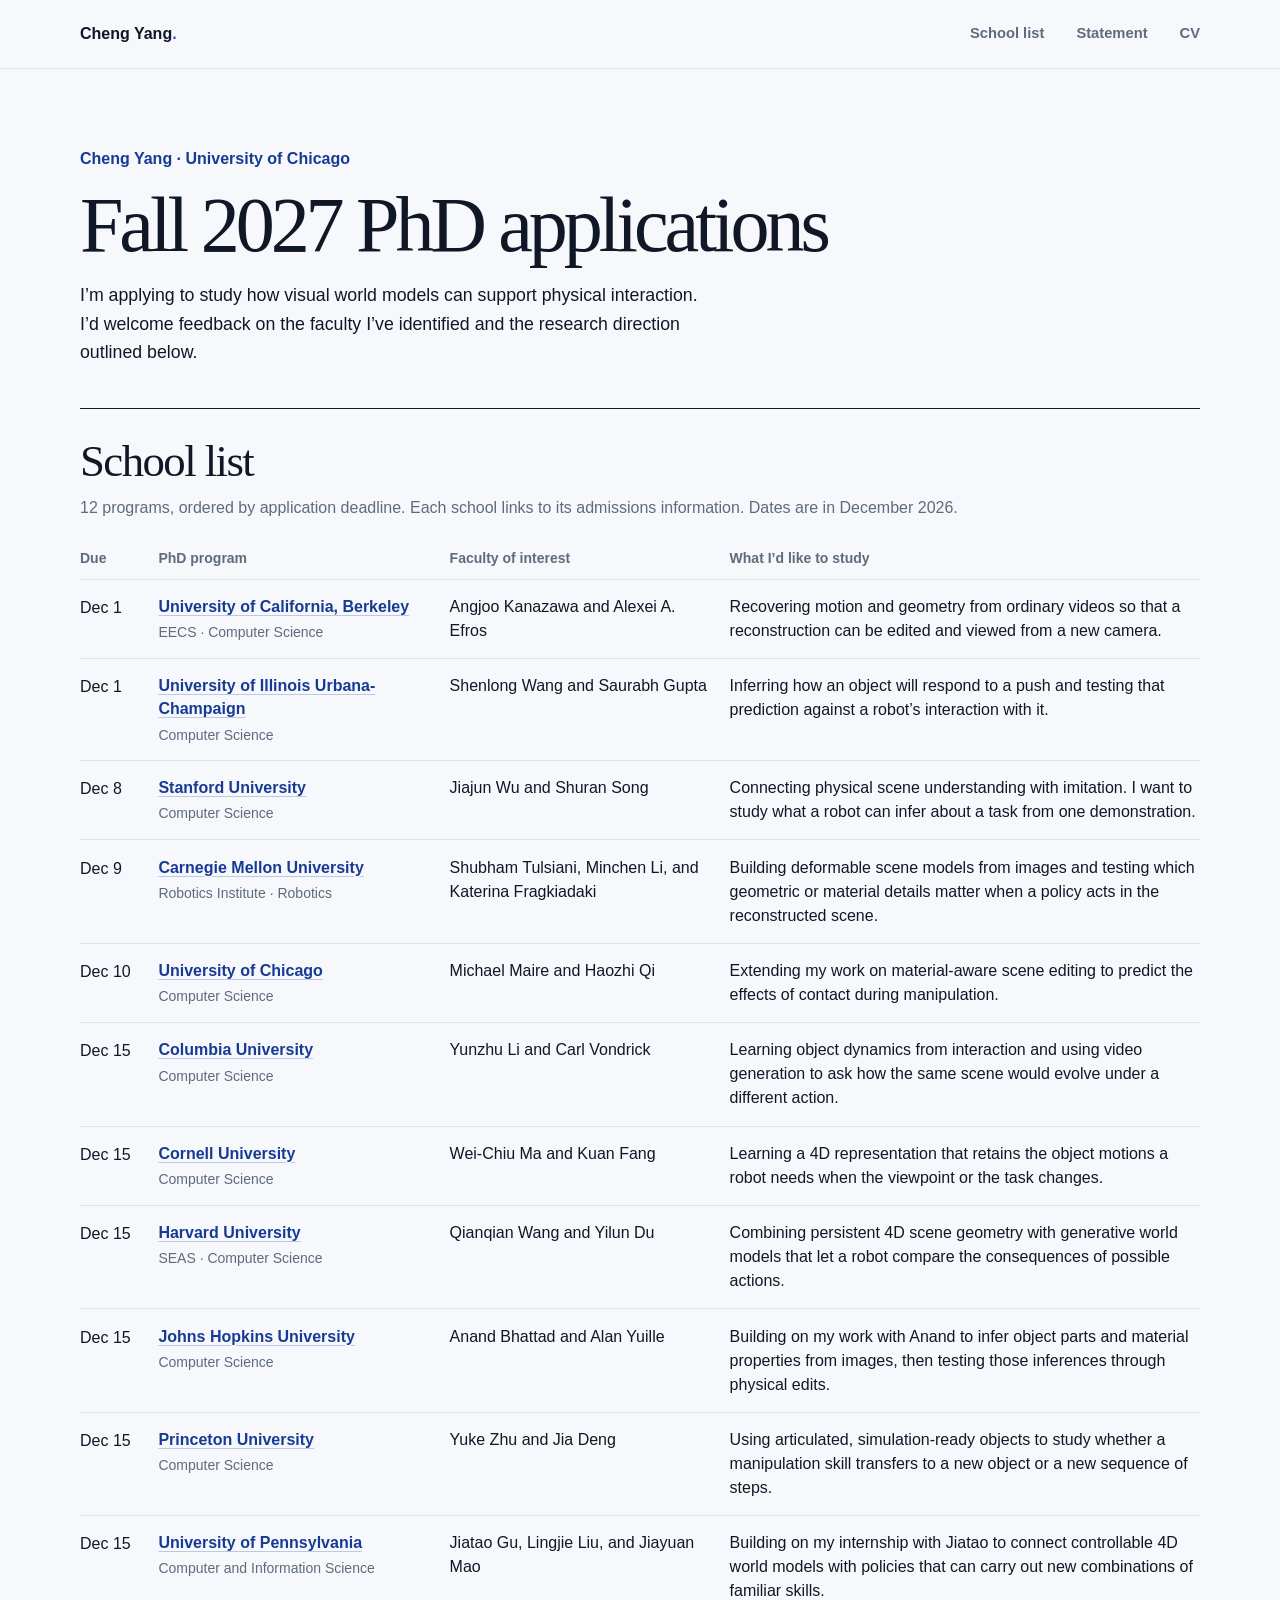
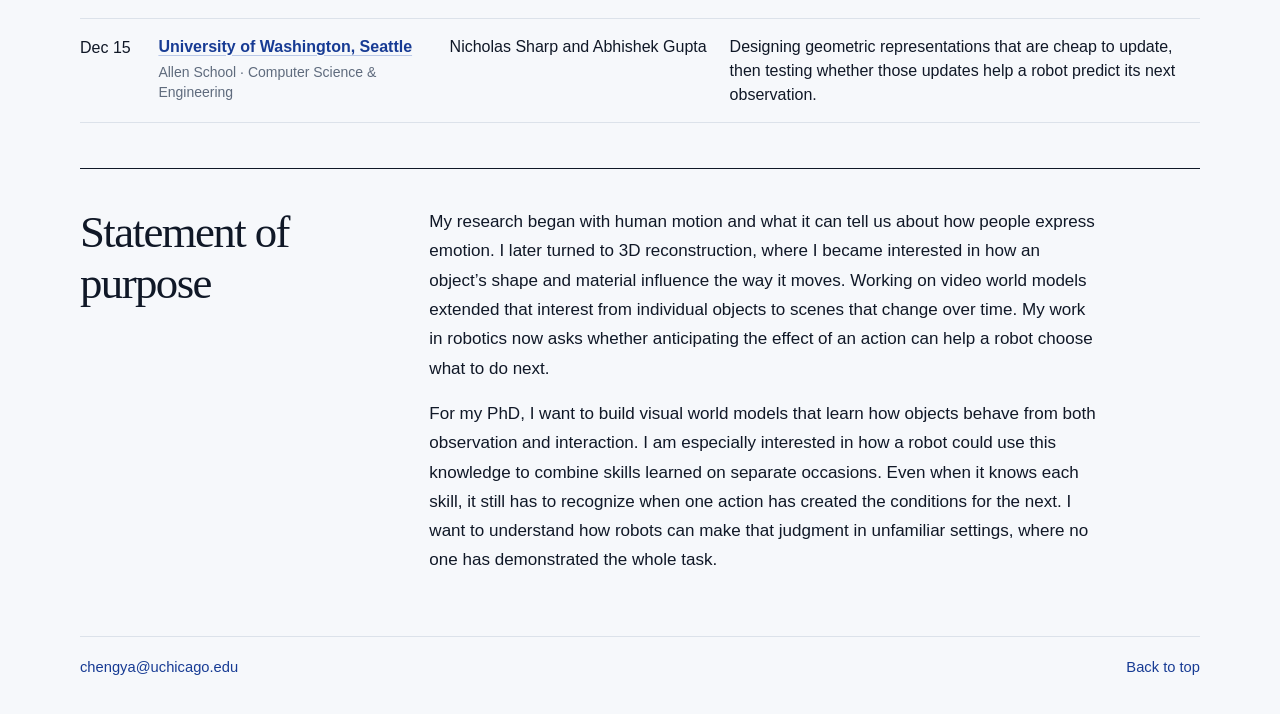
==== commit 1749dee4: "Summarize the research trajectory and PhD goals in the statement" ====
--- a/phd-2027/index.html
+++ b/phd-2027/index.html
@@ -182,11 +182,8 @@
       <section class="statement" id="statement" aria-labelledby="statement-title">
         <h2 class="section-title" id="statement-title">Statement of purpose</h2>
         <div class="statement-copy">
-          <p>I came to world models through 3D reconstruction. In my early work on Gaussian radiance fields, I wanted to select and move individual parts of a reconstructed object. Editing a microphone exposed a harder problem. Selecting the cable tells me where a pull starts. To predict what moves with it, I need to know where it attaches to the stand and how stiff each part is. I want to recover those relationships from images and use them to help robots combine familiar actions in new situations.</p>
-          <p>In PowerFlex, working with Michael Maire, Will Gao, Anand Bhattad, and David Forsyth, I built a solver that propagates an edit through a graph of 3D cells according to their connections and material properties. I could hold the geometry and the pull fixed, vary the stiffness, and examine how the deformation changed. PowerFlex gave me an explicit record of what I had changed. In PAVE, I wanted that same control as a video model generated previously unseen views. If I added an object and turned the camera away, what would keep it in place when I returned? I used image inpainting to specify the edit, then lifted it into 3D using estimated depth so the video generator could refer back to it across views.</p>
-          <p>Working with Jiatao Gu at Penn, I tested whether a robot would use a model’s prediction of how the scene might move. In one prototype, I held the current observation fixed and replaced the imagined future frames. The policy produced the same actions. Since then, when I give a policy more visual information, I ask which decision I expect it to change.</p>
-          <p>In long-horizon imitation, I could isolate one such decision. A robot can start reaching for the next object before it has finished placing the first. In our CoRL workshop paper, Decoupled Reading, I built a reader that selected the relevant demonstration segment for a frozen policy. In WAIT, I trained a completion head alongside low-rank policy adapters so the robot could decide from its own observations when to advance. This improved long-task execution with BPP and ZeroWAM and in real-robot trials.</p>
-          <p>WAIT still assumes that someone has demonstrated the whole sequence. For my PhD, I want to study what a robot can do when its experience of opening a drawer comes from one demonstration and its experience of putting away a bowl comes from another. How far should it open this drawer for this bowl? I would have it predict whether the bowl will clear the opening, update that prediction as it pulls, and use it to decide when to start placing. Varying the bowl size and drawer opening independently would let me test whether the robot had learned a physical condition for combining the two skills.</p>
+          <p>My research began with human motion and what it can tell us about how people express emotion. I later turned to 3D reconstruction, where I became interested in how an object’s shape and material influence the way it moves. Working on video world models extended that interest from individual objects to scenes that change over time. My work in robotics now asks whether anticipating the effect of an action can help a robot choose what to do next.</p>
+          <p>For my PhD, I want to build visual world models that learn how objects behave from both observation and interaction. I am especially interested in how a robot could use this knowledge to combine skills learned on separate occasions. Even when it knows each skill, it still has to recognize when one action has created the conditions for the next. I want to understand how robots can make that judgment in unfamiliar settings, where no one has demonstrated the whole task.</p>
         </div>
       </section>
       <div class="page-end"><a href="mailto:chengya@uchicago.edu">chengya@uchicago.edu</a><a href="#main">Back to top</a></div>
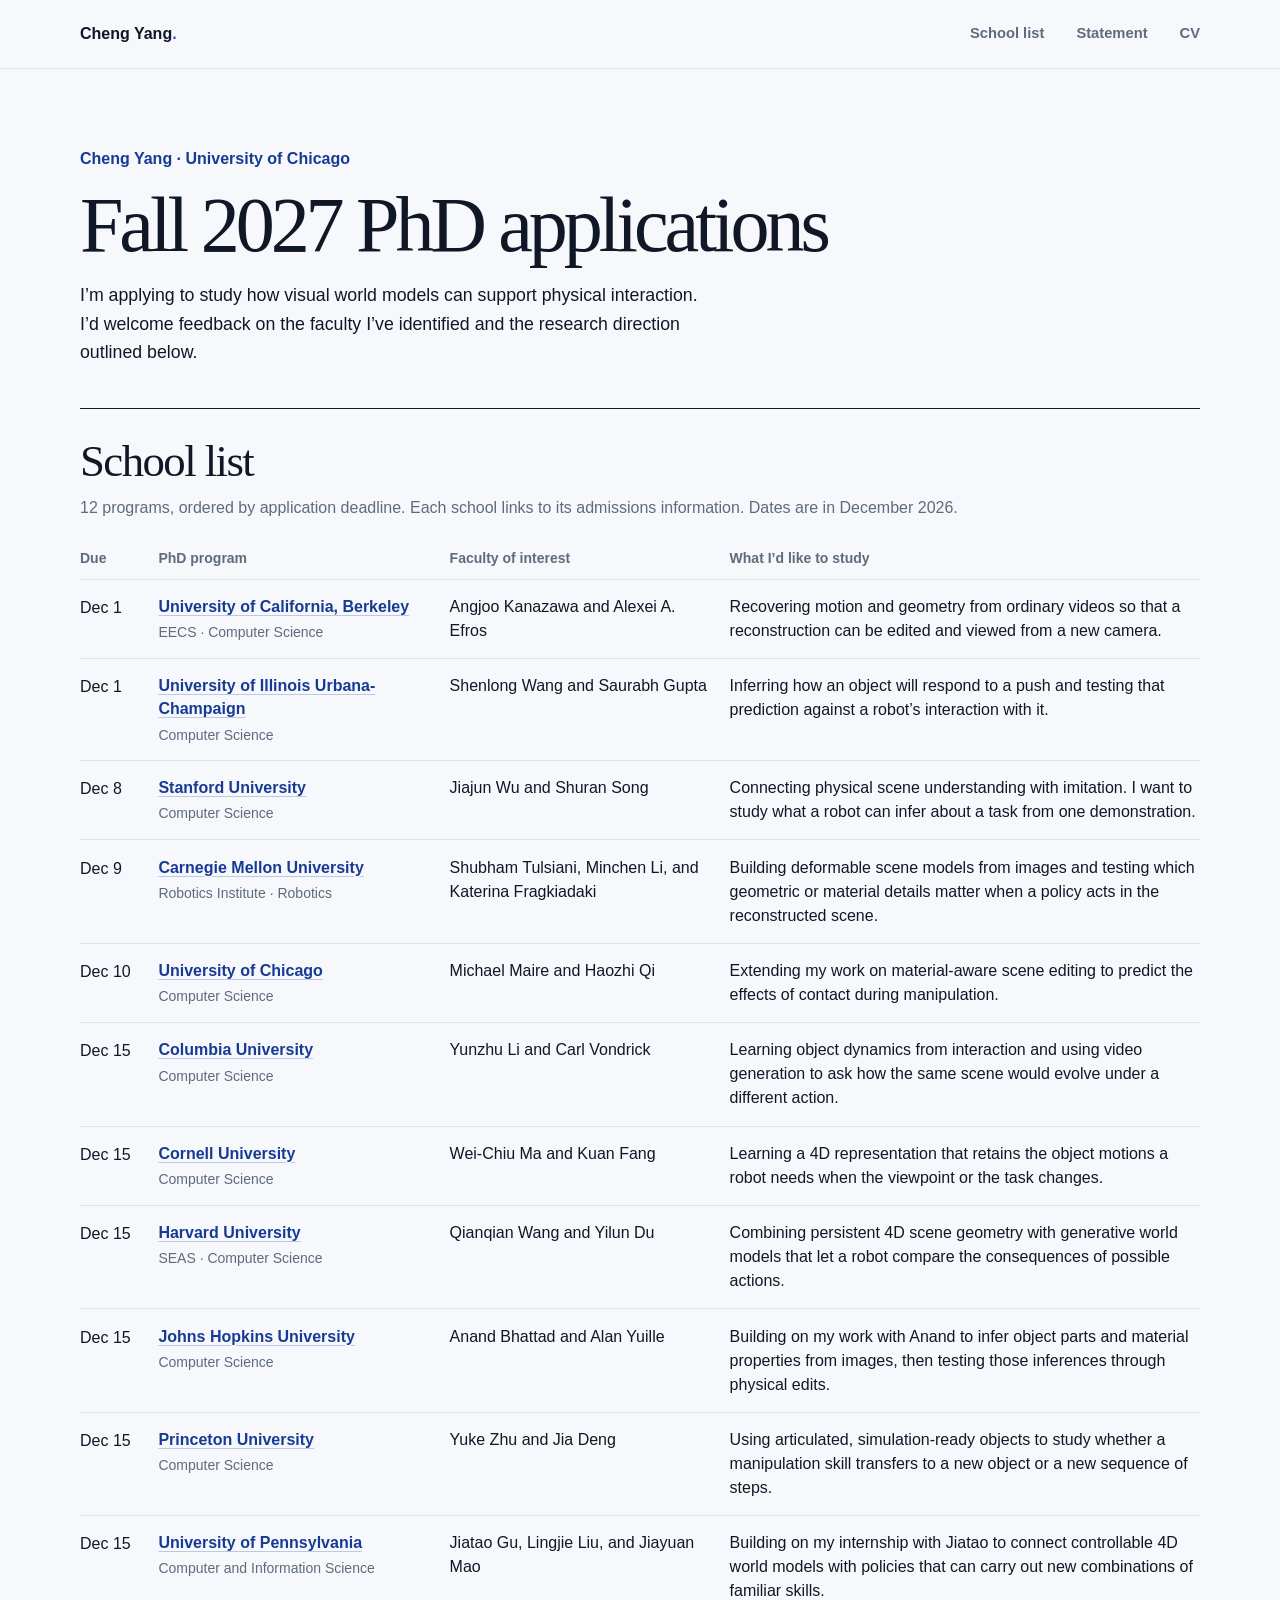
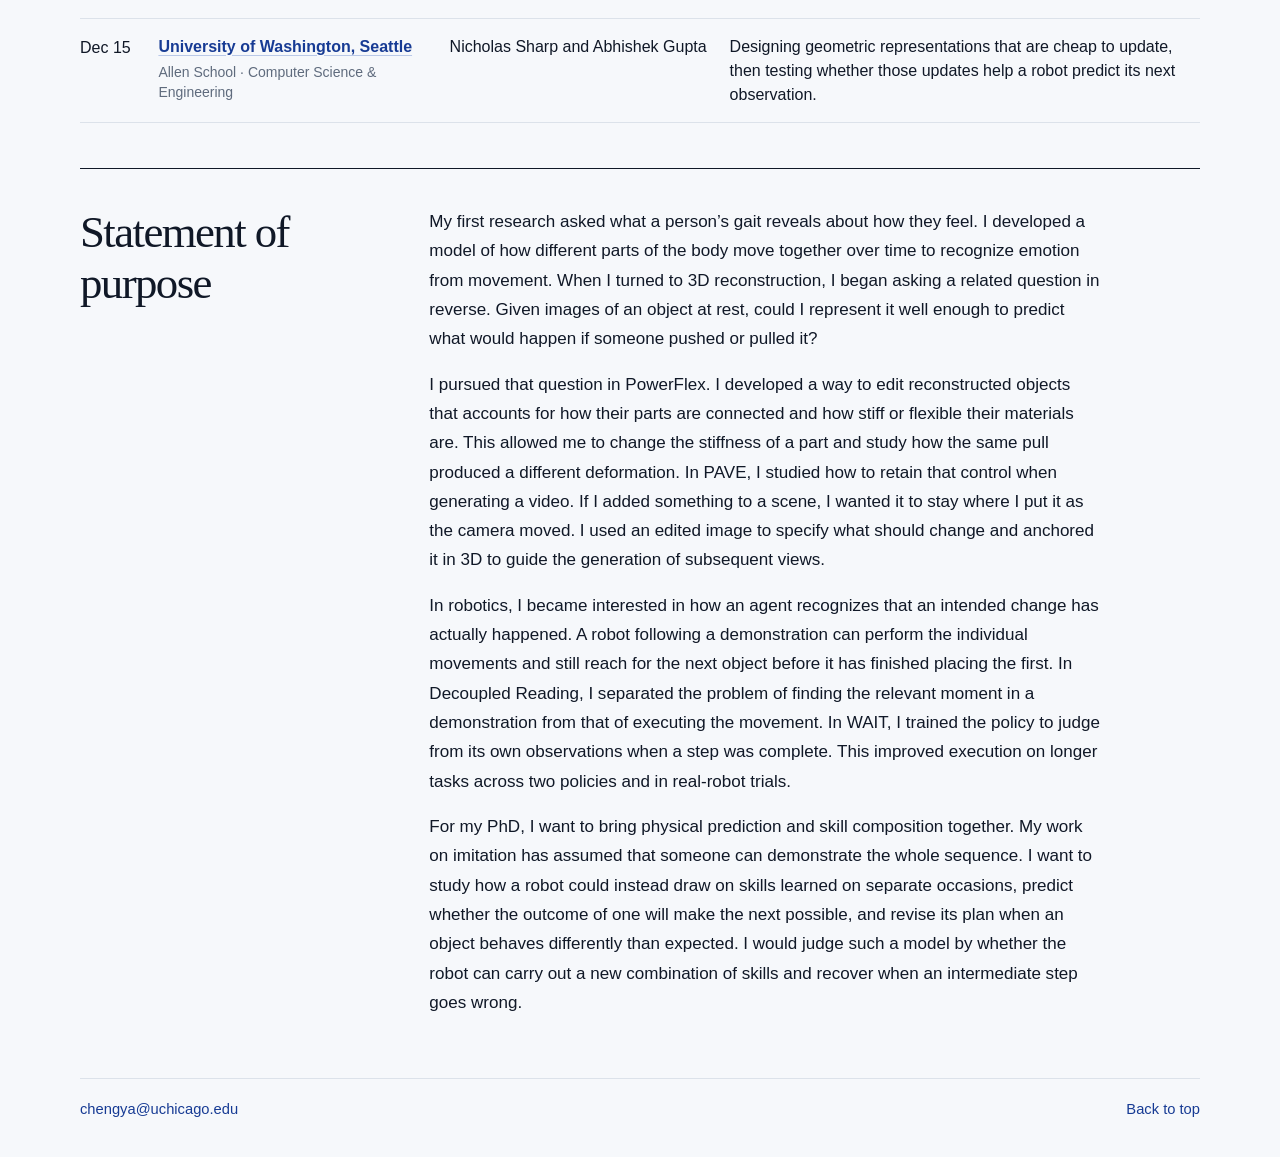
==== commit e5f34a04: "Describe the research contributions behind the PhD statement" ====
--- a/phd-2027/index.html
+++ b/phd-2027/index.html
@@ -182,8 +182,10 @@
       <section class="statement" id="statement" aria-labelledby="statement-title">
         <h2 class="section-title" id="statement-title">Statement of purpose</h2>
         <div class="statement-copy">
-          <p>My research began with human motion and what it can tell us about how people express emotion. I later turned to 3D reconstruction, where I became interested in how an object’s shape and material influence the way it moves. Working on video world models extended that interest from individual objects to scenes that change over time. My work in robotics now asks whether anticipating the effect of an action can help a robot choose what to do next.</p>
-          <p>For my PhD, I want to build visual world models that learn how objects behave from both observation and interaction. I am especially interested in how a robot could use this knowledge to combine skills learned on separate occasions. Even when it knows each skill, it still has to recognize when one action has created the conditions for the next. I want to understand how robots can make that judgment in unfamiliar settings, where no one has demonstrated the whole task.</p>
+          <p>My first research asked what a person’s gait reveals about how they feel. I developed a model of how different parts of the body move together over time to recognize emotion from movement. When I turned to 3D reconstruction, I began asking a related question in reverse. Given images of an object at rest, could I represent it well enough to predict what would happen if someone pushed or pulled it?</p>
+          <p>I pursued that question in PowerFlex. I developed a way to edit reconstructed objects that accounts for how their parts are connected and how stiff or flexible their materials are. This allowed me to change the stiffness of a part and study how the same pull produced a different deformation. In PAVE, I studied how to retain that control when generating a video. If I added something to a scene, I wanted it to stay where I put it as the camera moved. I used an edited image to specify what should change and anchored it in 3D to guide the generation of subsequent views.</p>
+          <p>In robotics, I became interested in how an agent recognizes that an intended change has actually happened. A robot following a demonstration can perform the individual movements and still reach for the next object before it has finished placing the first. In Decoupled Reading, I separated the problem of finding the relevant moment in a demonstration from that of executing the movement. In WAIT, I trained the policy to judge from its own observations when a step was complete. This improved execution on longer tasks across two policies and in real-robot trials.</p>
+          <p>For my PhD, I want to bring physical prediction and skill composition together. My work on imitation has assumed that someone can demonstrate the whole sequence. I want to study how a robot could instead draw on skills learned on separate occasions, predict whether the outcome of one will make the next possible, and revise its plan when an object behaves differently than expected. I would judge such a model by whether the robot can carry out a new combination of skills and recover when an intermediate step goes wrong.</p>
         </div>
       </section>
       <div class="page-end"><a href="mailto:chengya@uchicago.edu">chengya@uchicago.edu</a><a href="#main">Back to top</a></div>
--- a/styles.css
+++ b/styles.css
@@ -295,6 +295,15 @@
   max-height: 100%;
   object-fit: contain;
   display: block;
+}
+.publication-visual video {
+  position: absolute;
+  inset: 0;
+  width: 100%;
+  height: 100%;
+  object-fit: contain;
+  display: block;
+  background: #fff;
 }
 .paper-blue { background: linear-gradient(145deg, #173b94, #2b65ef); }
 .paper-cyan { background: linear-gradient(145deg, #087d98, #58d2e6); }
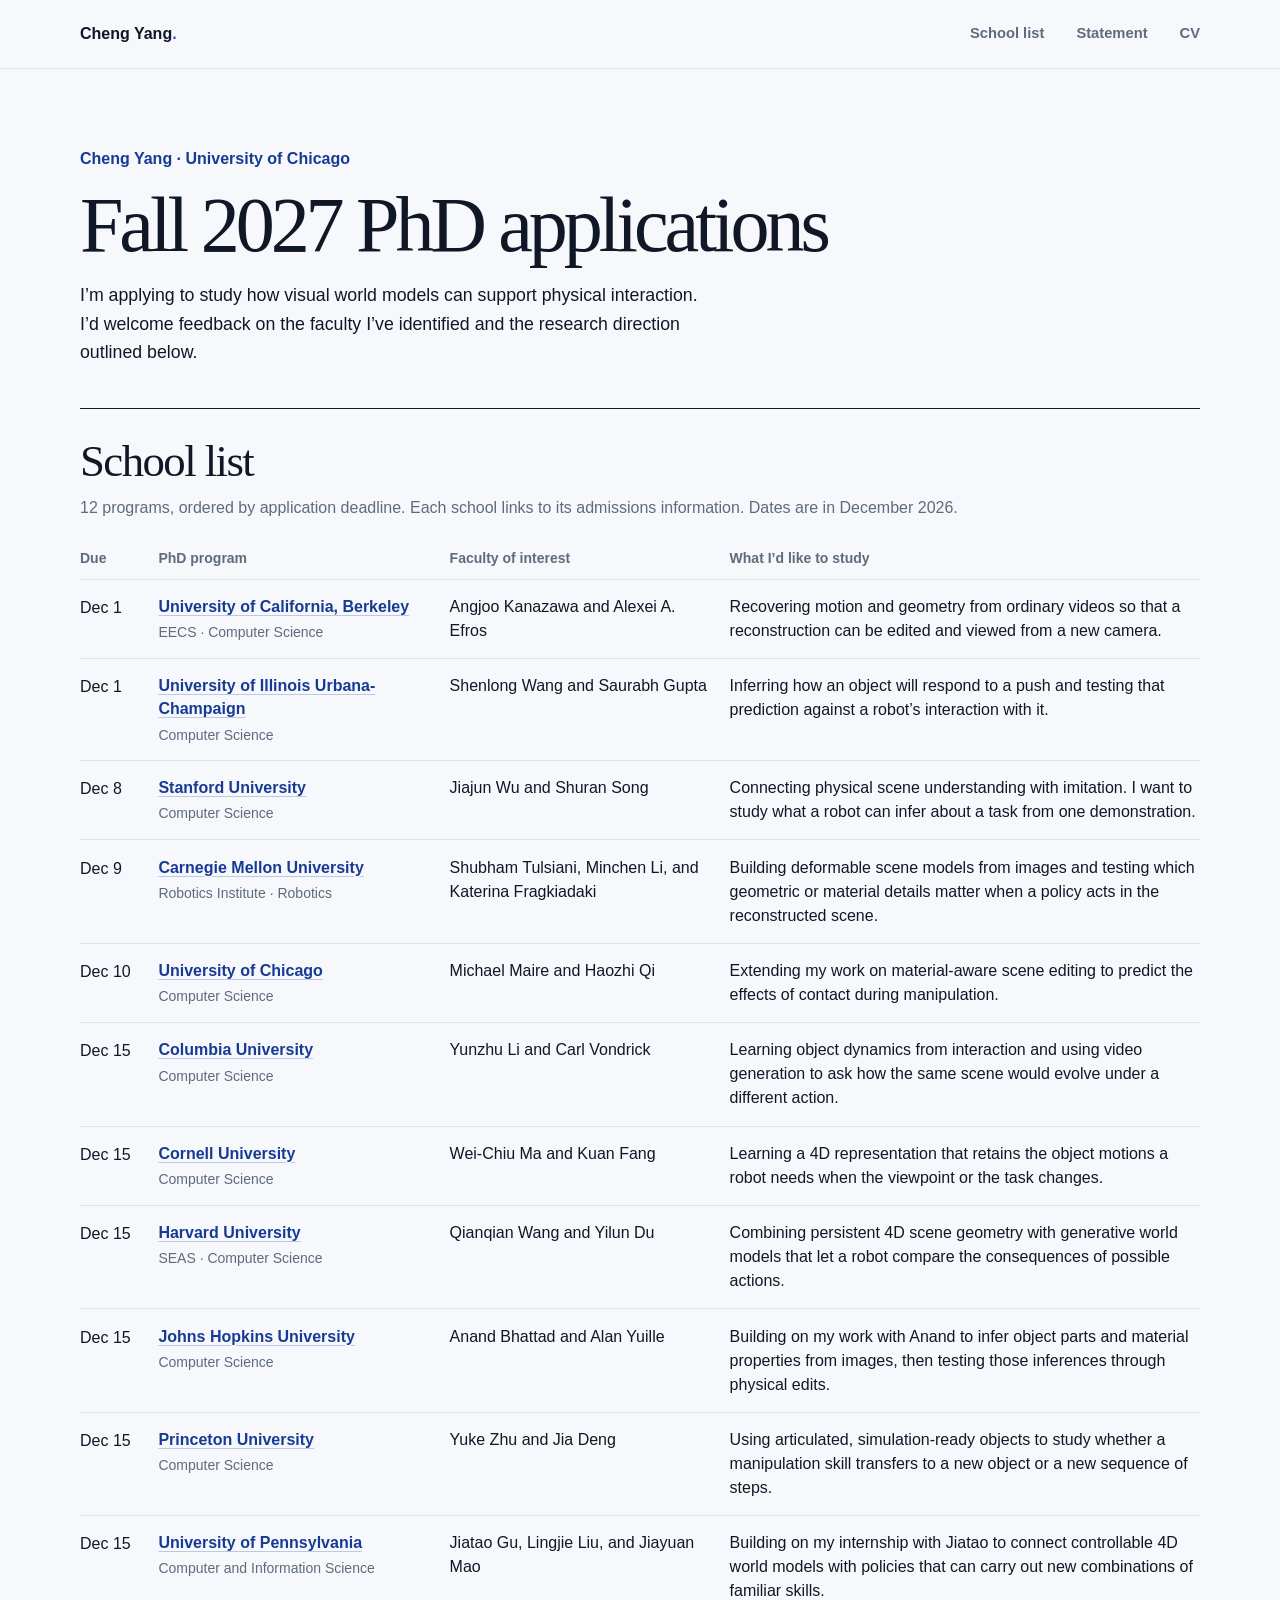
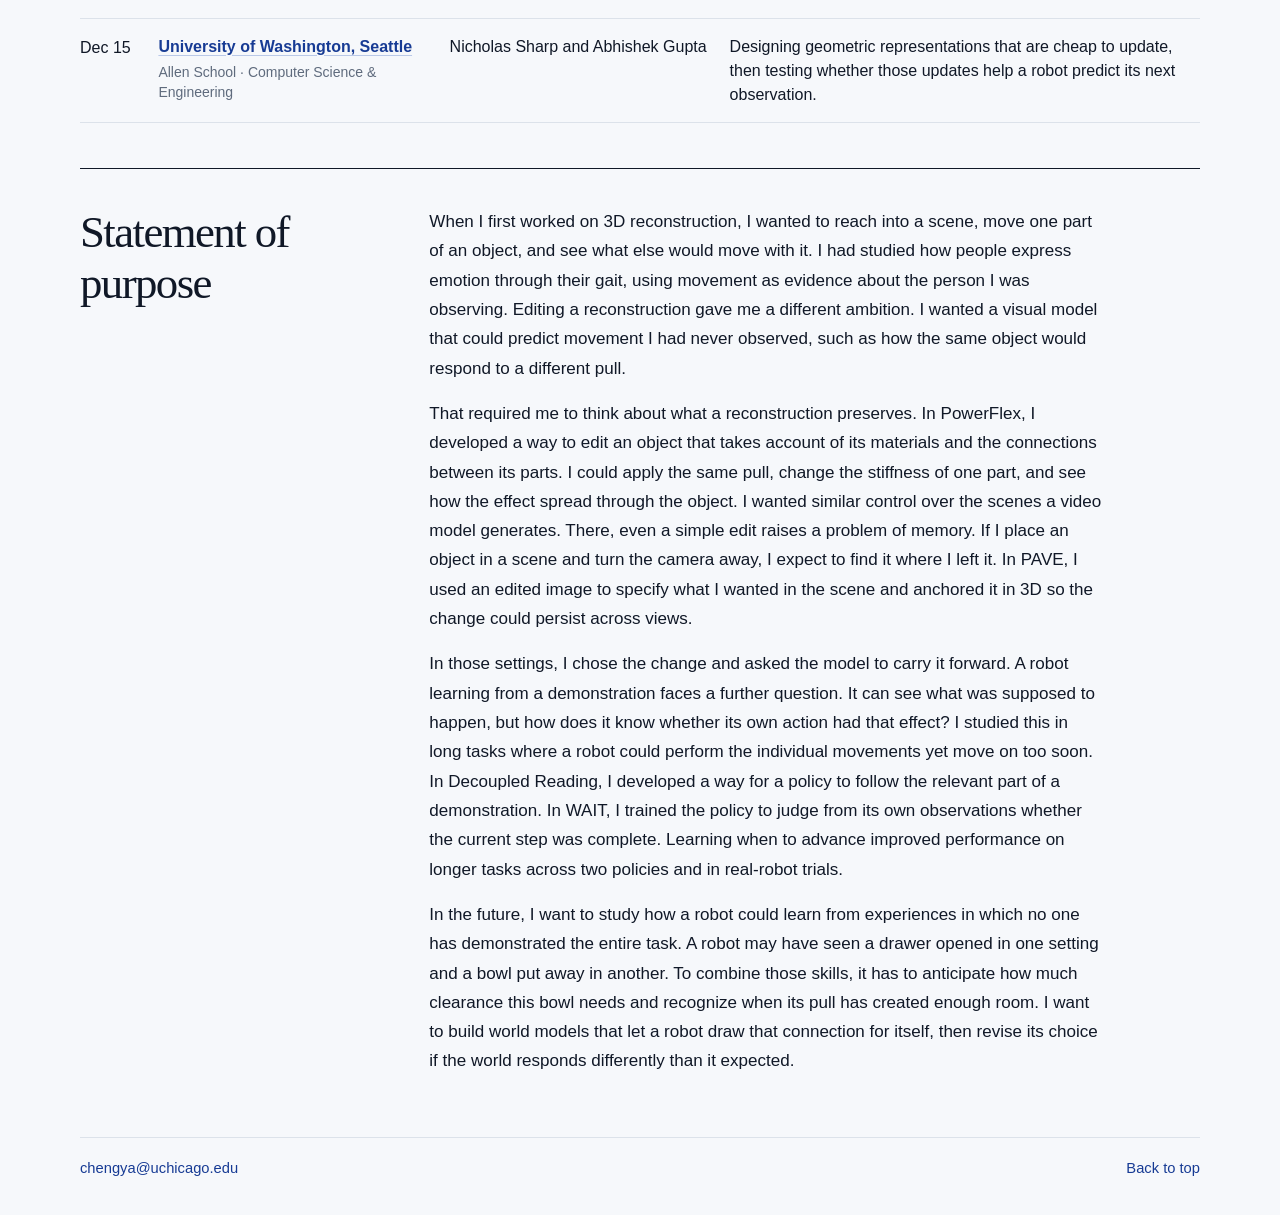
==== commit 6ee6d362: "Trace the research statement from visual interventions to embodied decisions" ====
--- a/phd-2027/index.html
+++ b/phd-2027/index.html
@@ -182,10 +182,10 @@
       <section class="statement" id="statement" aria-labelledby="statement-title">
         <h2 class="section-title" id="statement-title">Statement of purpose</h2>
         <div class="statement-copy">
-          <p>My first research asked what a person’s gait reveals about how they feel. I developed a model of how different parts of the body move together over time to recognize emotion from movement. When I turned to 3D reconstruction, I began asking a related question in reverse. Given images of an object at rest, could I represent it well enough to predict what would happen if someone pushed or pulled it?</p>
-          <p>I pursued that question in PowerFlex. I developed a way to edit reconstructed objects that accounts for how their parts are connected and how stiff or flexible their materials are. This allowed me to change the stiffness of a part and study how the same pull produced a different deformation. In PAVE, I studied how to retain that control when generating a video. If I added something to a scene, I wanted it to stay where I put it as the camera moved. I used an edited image to specify what should change and anchored it in 3D to guide the generation of subsequent views.</p>
-          <p>In robotics, I became interested in how an agent recognizes that an intended change has actually happened. A robot following a demonstration can perform the individual movements and still reach for the next object before it has finished placing the first. In Decoupled Reading, I separated the problem of finding the relevant moment in a demonstration from that of executing the movement. In WAIT, I trained the policy to judge from its own observations when a step was complete. This improved execution on longer tasks across two policies and in real-robot trials.</p>
-          <p>For my PhD, I want to bring physical prediction and skill composition together. My work on imitation has assumed that someone can demonstrate the whole sequence. I want to study how a robot could instead draw on skills learned on separate occasions, predict whether the outcome of one will make the next possible, and revise its plan when an object behaves differently than expected. I would judge such a model by whether the robot can carry out a new combination of skills and recover when an intermediate step goes wrong.</p>
+          <p>When I first worked on 3D reconstruction, I wanted to reach into a scene, move one part of an object, and see what else would move with it. I had studied how people express emotion through their gait, using movement as evidence about the person I was observing. Editing a reconstruction gave me a different ambition. I wanted a visual model that could predict movement I had never observed, such as how the same object would respond to a different pull.</p>
+          <p>That required me to think about what a reconstruction preserves. In PowerFlex, I developed a way to edit an object that takes account of its materials and the connections between its parts. I could apply the same pull, change the stiffness of one part, and see how the effect spread through the object. I wanted similar control over the scenes a video model generates. There, even a simple edit raises a problem of memory. If I place an object in a scene and turn the camera away, I expect to find it where I left it. In PAVE, I used an edited image to specify what I wanted in the scene and anchored it in 3D so the change could persist across views.</p>
+          <p>In those settings, I chose the change and asked the model to carry it forward. A robot learning from a demonstration faces a further question. It can see what was supposed to happen, but how does it know whether its own action had that effect? I studied this in long tasks where a robot could perform the individual movements yet move on too soon. In Decoupled Reading, I developed a way for a policy to follow the relevant part of a demonstration. In WAIT, I trained the policy to judge from its own observations whether the current step was complete. Learning when to advance improved performance on longer tasks across two policies and in real-robot trials.</p>
+          <p>In the future, I want to study how a robot could learn from experiences in which no one has demonstrated the entire task. A robot may have seen a drawer opened in one setting and a bowl put away in another. To combine those skills, it has to anticipate how much clearance this bowl needs and recognize when its pull has created enough room. I want to build world models that let a robot draw that connection for itself, then revise its choice if the world responds differently than it expected.</p>
         </div>
       </section>
       <div class="page-end"><a href="mailto:chengya@uchicago.edu">chengya@uchicago.edu</a><a href="#main">Back to top</a></div>
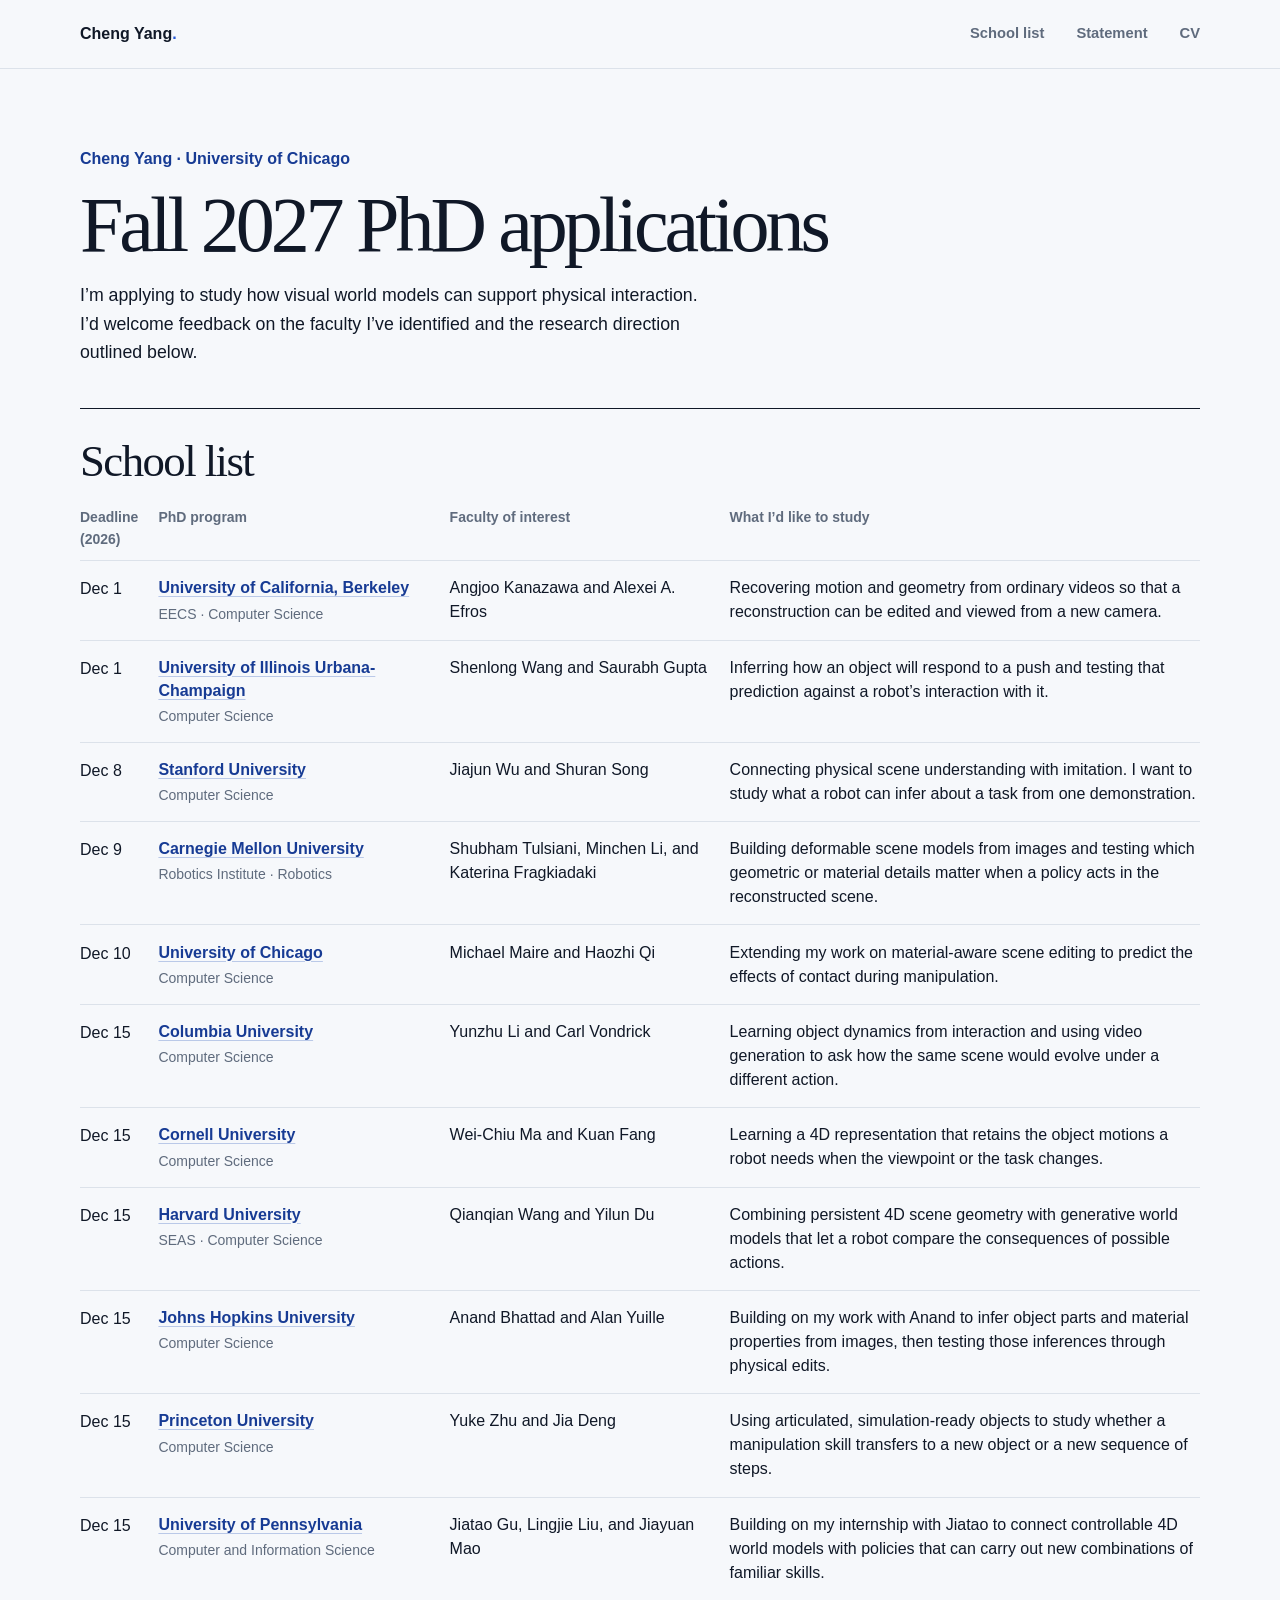
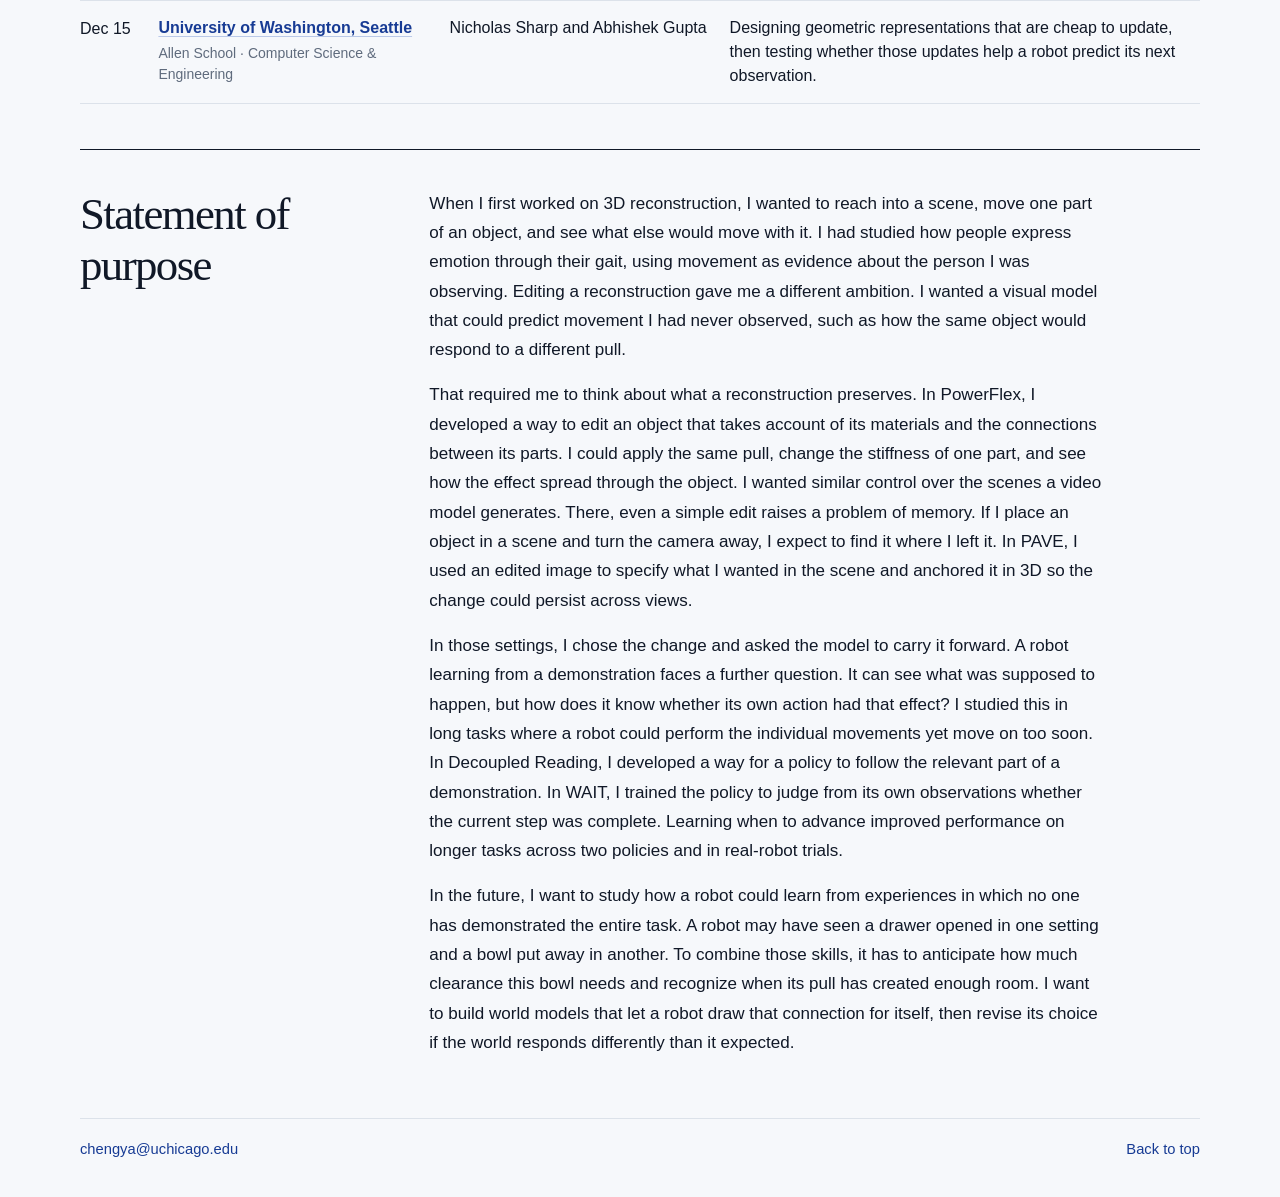
==== commit c3a3772e: "Remove the explanatory note above the school list" ====
--- a/phd-2027/index.html
+++ b/phd-2027/index.html
@@ -23,8 +23,7 @@
       .intro p:last-child { max-width: 43rem; margin: 1rem 0 0; font-size: 1.11rem; }
       .list-section, .statement { scroll-margin-top: 1rem; border-top: 1px solid var(--ink); padding: 1.65rem 0 2.8rem; }
       .section-title { margin: 0; font: 500 clamp(1.9rem, 4vw, 2.8rem)/1.14 var(--serif); letter-spacing: -.035em; }
-      .list-note { margin: .55rem 0 1.4rem; color: var(--muted); }
-      .school-list { border-collapse: collapse; width: 100%; text-align: left; }
+      .school-list { margin-top: 1rem; border-collapse: collapse; width: 100%; text-align: left; }
       .school-list th, .school-list td { vertical-align: top; padding: .95rem .95rem .95rem 0; border-bottom: 1px solid var(--line); }
       .school-list thead th { padding-top: .2rem; padding-bottom: .6rem; font-size: .875rem; font-weight: 650; color: var(--muted); }
       .school-list tbody th { width: 26%; font-size: 1rem; line-height: 1.45; }
@@ -62,7 +61,7 @@
         .brief { width: auto; margin: 0; }
         .intro { padding: 0 0 10pt; }
         .intro h1 { font-size: 25pt; }
-        .intro p:last-child, .list-note, .byline { font-size: 9pt; margin: 3pt 0; }
+        .intro p:last-child, .byline { font-size: 9pt; margin: 3pt 0; }
         .section-title { font-size: 17pt; }
         .list-section { padding: 8pt 0; }
         .school-list { display: table; }
@@ -98,10 +97,9 @@
       </div>
       <section class="list-section" id="programs" aria-labelledby="programs-title">
         <h2 class="section-title" id="programs-title">School list</h2>
-        <p class="list-note">12 programs, ordered by application deadline. Each school links to its admissions information. Dates are in December 2026.</p>
         <table class="school-list" aria-label="Programs, application deadlines, faculty of interest, and research interests">
           <thead>
-            <tr><th scope="col">Due</th><th scope="col">PhD program</th><th scope="col">Faculty of interest</th><th scope="col">What I’d like to study</th></tr>
+            <tr><th scope="col">Deadline (2026)</th><th scope="col">PhD program</th><th scope="col">Faculty of interest</th><th scope="col">What I’d like to study</th></tr>
           </thead>
           <tbody>
             <tr>
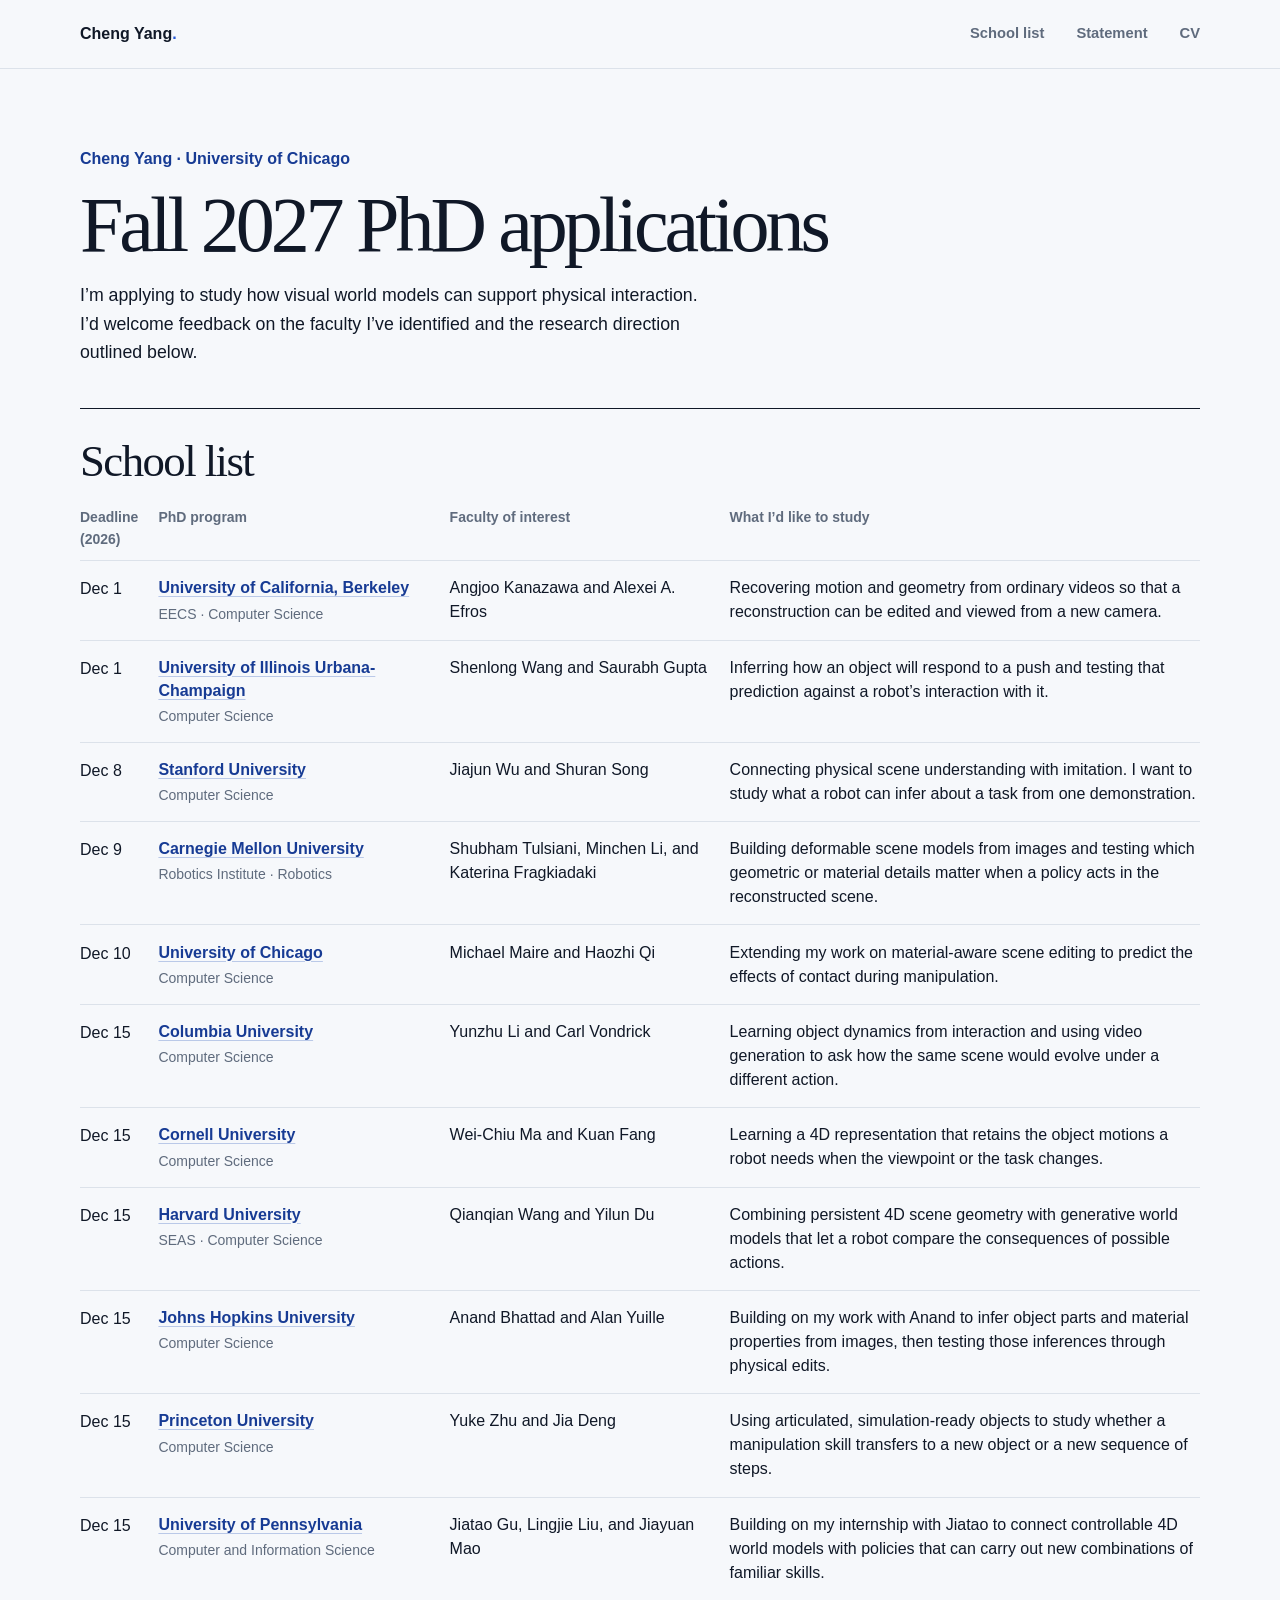
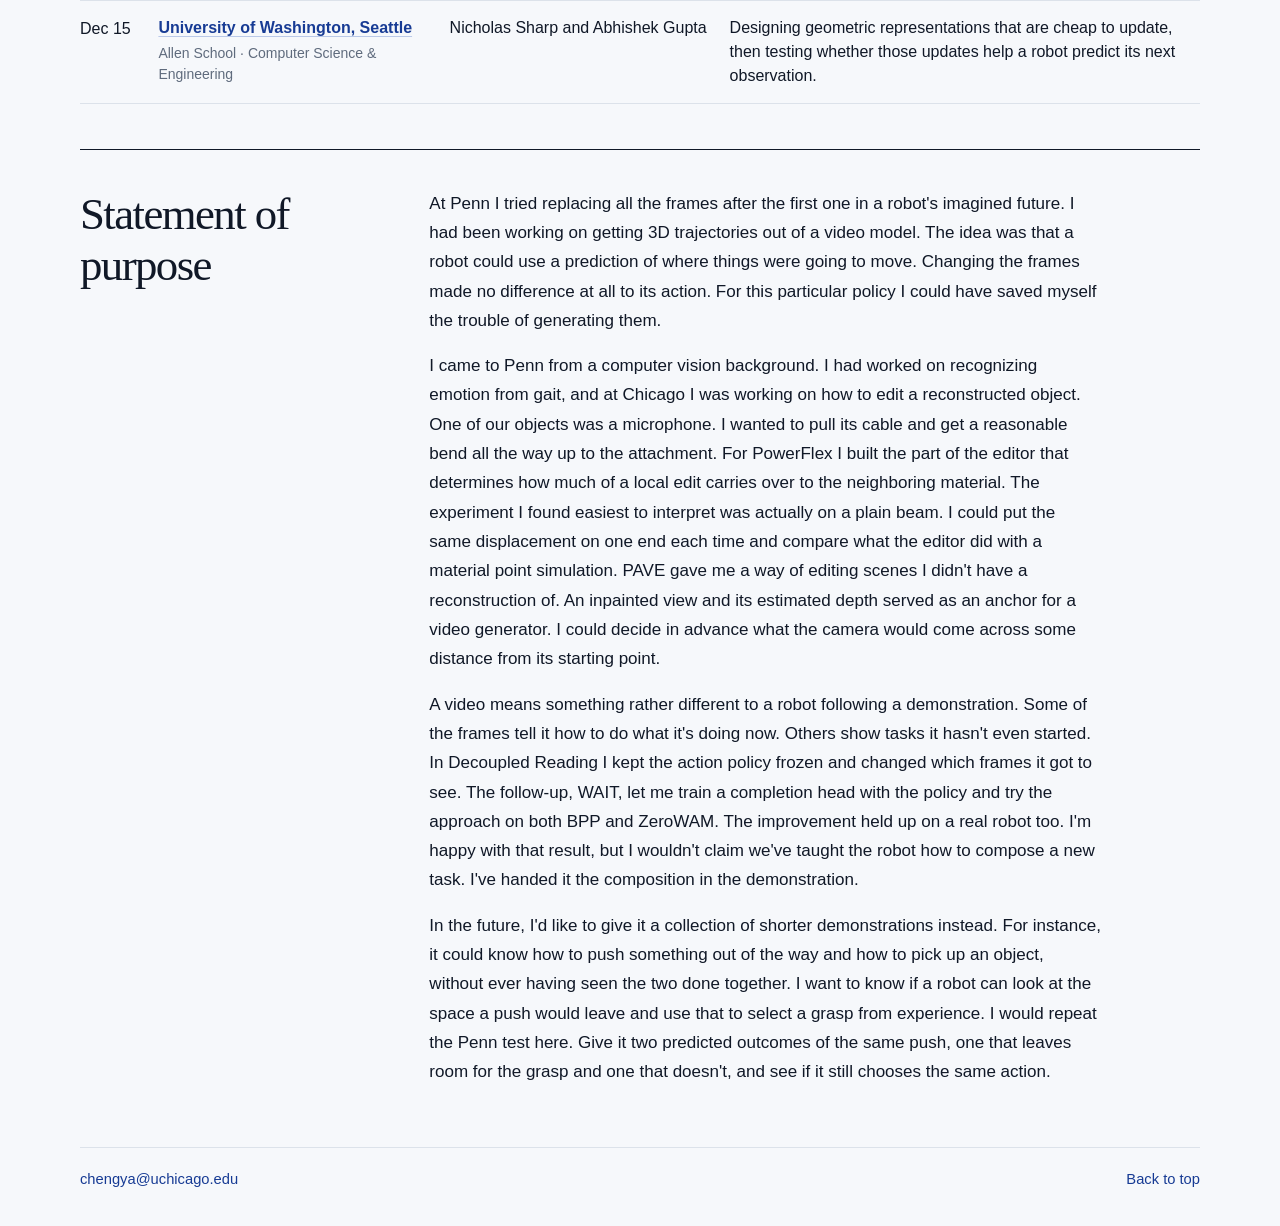
==== commit 1feef17a: "Revise the statement around the robotics experiment and its follow-up question" ====
--- a/phd-2027/index.html
+++ b/phd-2027/index.html
@@ -180,10 +180,10 @@
       <section class="statement" id="statement" aria-labelledby="statement-title">
         <h2 class="section-title" id="statement-title">Statement of purpose</h2>
         <div class="statement-copy">
-          <p>When I first worked on 3D reconstruction, I wanted to reach into a scene, move one part of an object, and see what else would move with it. I had studied how people express emotion through their gait, using movement as evidence about the person I was observing. Editing a reconstruction gave me a different ambition. I wanted a visual model that could predict movement I had never observed, such as how the same object would respond to a different pull.</p>
-          <p>That required me to think about what a reconstruction preserves. In PowerFlex, I developed a way to edit an object that takes account of its materials and the connections between its parts. I could apply the same pull, change the stiffness of one part, and see how the effect spread through the object. I wanted similar control over the scenes a video model generates. There, even a simple edit raises a problem of memory. If I place an object in a scene and turn the camera away, I expect to find it where I left it. In PAVE, I used an edited image to specify what I wanted in the scene and anchored it in 3D so the change could persist across views.</p>
-          <p>In those settings, I chose the change and asked the model to carry it forward. A robot learning from a demonstration faces a further question. It can see what was supposed to happen, but how does it know whether its own action had that effect? I studied this in long tasks where a robot could perform the individual movements yet move on too soon. In Decoupled Reading, I developed a way for a policy to follow the relevant part of a demonstration. In WAIT, I trained the policy to judge from its own observations whether the current step was complete. Learning when to advance improved performance on longer tasks across two policies and in real-robot trials.</p>
-          <p>In the future, I want to study how a robot could learn from experiences in which no one has demonstrated the entire task. A robot may have seen a drawer opened in one setting and a bowl put away in another. To combine those skills, it has to anticipate how much clearance this bowl needs and recognize when its pull has created enough room. I want to build world models that let a robot draw that connection for itself, then revise its choice if the world responds differently than it expected.</p>
+          <p>At Penn I tried replacing all the frames after the first one in a robot's imagined future. I had been working on getting 3D trajectories out of a video model. The idea was that a robot could use a prediction of where things were going to move. Changing the frames made no difference at all to its action. For this particular policy I could have saved myself the trouble of generating them.</p>
+          <p>I came to Penn from a computer vision background. I had worked on recognizing emotion from gait, and at Chicago I was working on how to edit a reconstructed object. One of our objects was a microphone. I wanted to pull its cable and get a reasonable bend all the way up to the attachment. For PowerFlex I built the part of the editor that determines how much of a local edit carries over to the neighboring material. The experiment I found easiest to interpret was actually on a plain beam. I could put the same displacement on one end each time and compare what the editor did with a material point simulation. PAVE gave me a way of editing scenes I didn't have a reconstruction of. An inpainted view and its estimated depth served as an anchor for a video generator. I could decide in advance what the camera would come across some distance from its starting point.</p>
+          <p>A video means something rather different to a robot following a demonstration. Some of the frames tell it how to do what it's doing now. Others show tasks it hasn't even started. In Decoupled Reading I kept the action policy frozen and changed which frames it got to see. The follow-up, WAIT, let me train a completion head with the policy and try the approach on both BPP and ZeroWAM. The improvement held up on a real robot too. I'm happy with that result, but I wouldn't claim we've taught the robot how to compose a new task. I've handed it the composition in the demonstration.</p>
+          <p>In the future, I'd like to give it a collection of shorter demonstrations instead. For instance, it could know how to push something out of the way and how to pick up an object, without ever having seen the two done together. I want to know if a robot can look at the space a push would leave and use that to select a grasp from experience. I would repeat the Penn test here. Give it two predicted outcomes of the same push, one that leaves room for the grasp and one that doesn't, and see if it still chooses the same action.</p>
         </div>
       </section>
       <div class="page-end"><a href="mailto:chengya@uchicago.edu">chengya@uchicago.edu</a><a href="#main">Back to top</a></div>
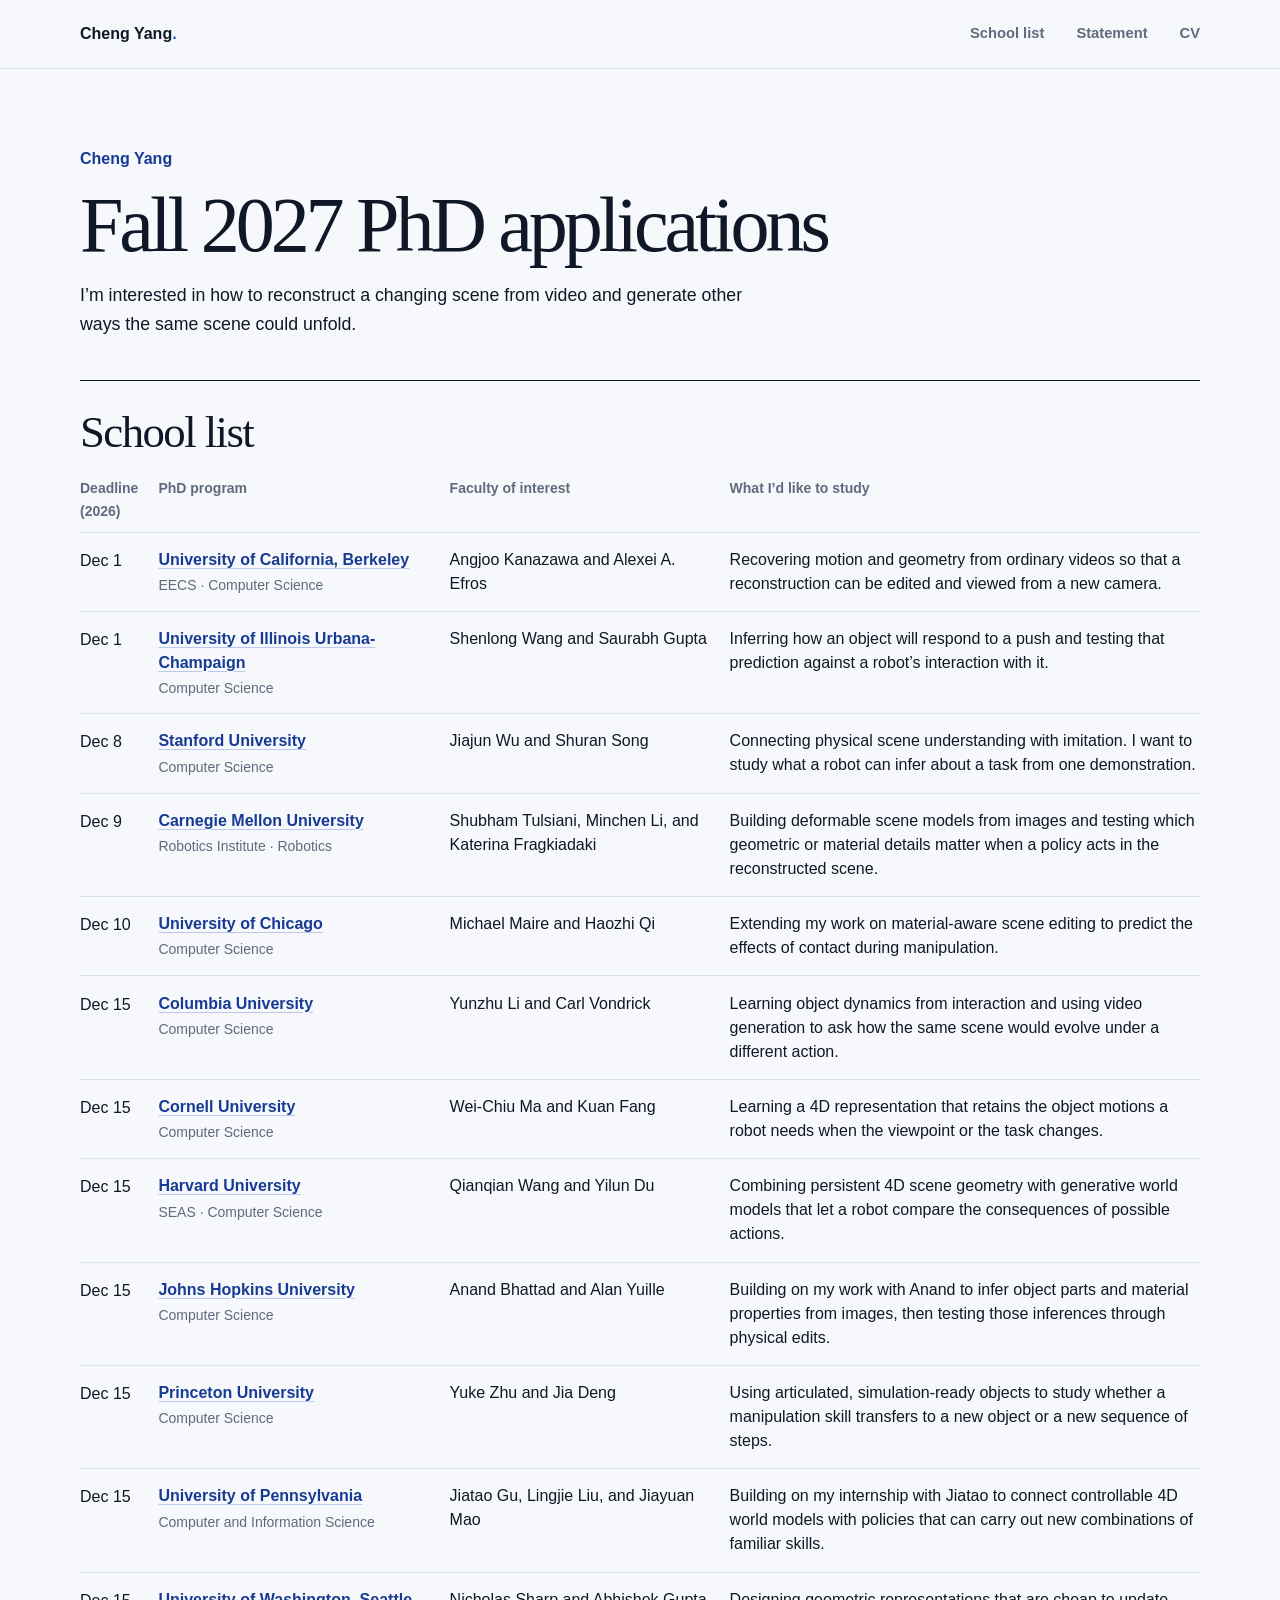
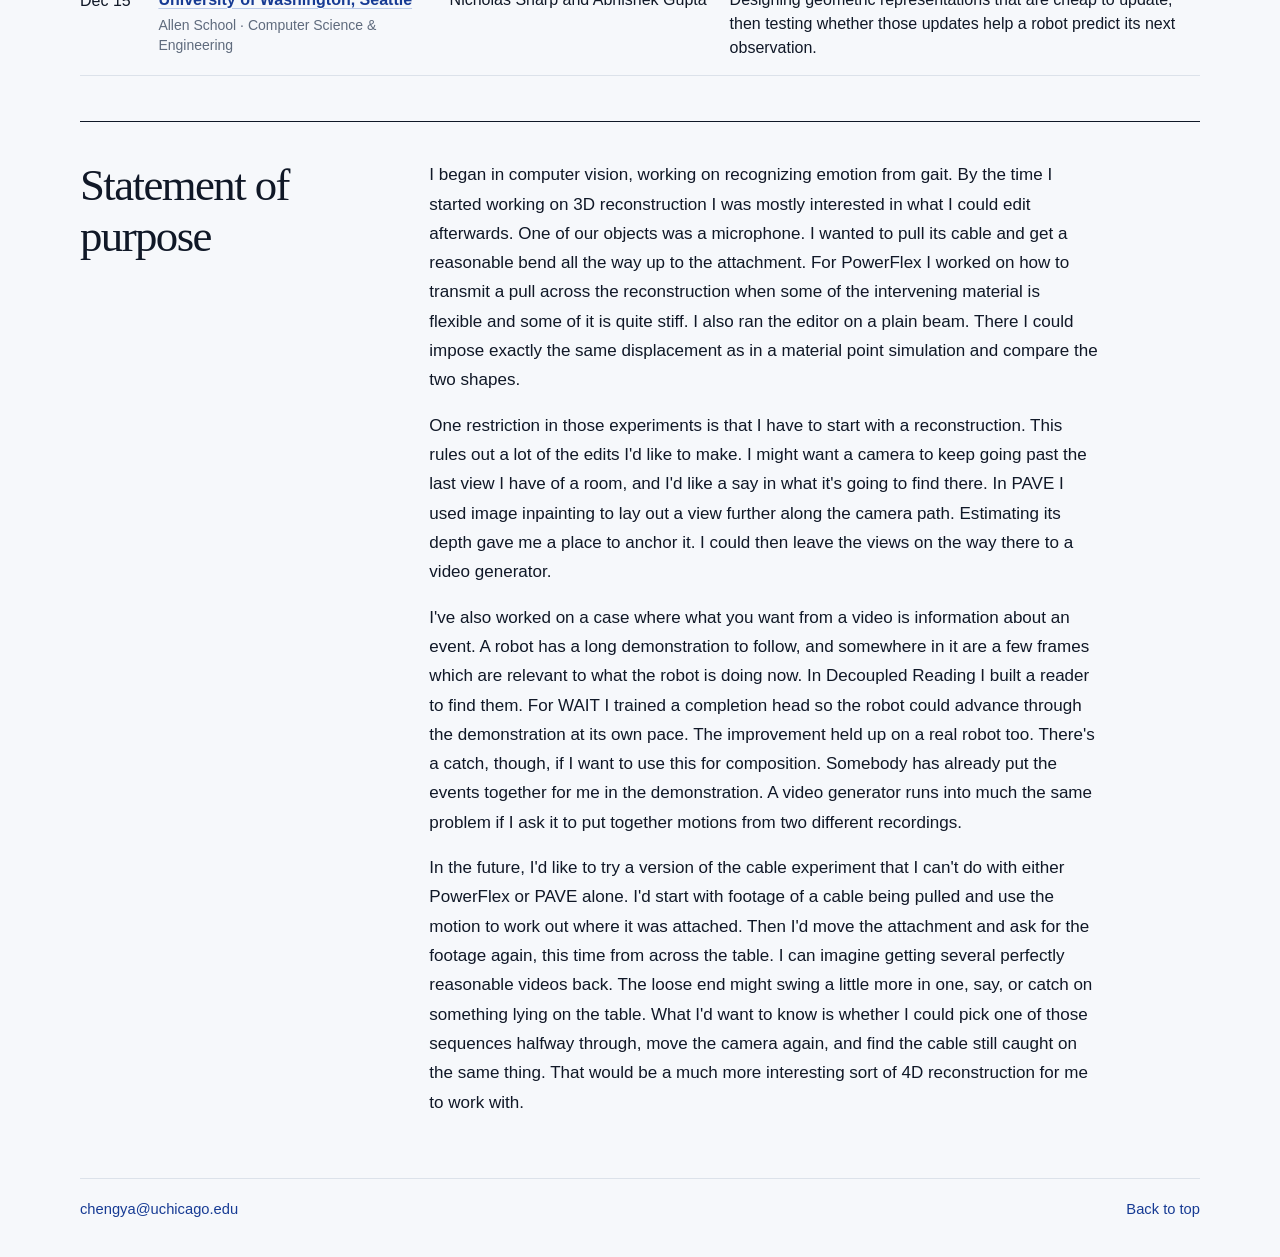
==== commit 3178a8e6: "Center the research statement on editable and generative visual worlds" ====
--- a/phd-2027/index.html
+++ b/phd-2027/index.html
@@ -91,9 +91,9 @@
     </header>
     <main class="brief" id="main">
       <div class="intro">
-        <p class="byline">Cheng Yang · University of Chicago</p>
+        <p class="byline">Cheng Yang</p>
         <h1>Fall 2027 PhD applications</h1>
-        <p>I’m applying to study how visual world models can support physical interaction. I’d welcome feedback on the faculty I’ve identified and the research direction outlined below.</p>
+        <p>I’m interested in how to reconstruct a changing scene from video and generate other ways the same scene could unfold.</p>
       </div>
       <section class="list-section" id="programs" aria-labelledby="programs-title">
         <h2 class="section-title" id="programs-title">School list</h2>
@@ -180,10 +180,10 @@
       <section class="statement" id="statement" aria-labelledby="statement-title">
         <h2 class="section-title" id="statement-title">Statement of purpose</h2>
         <div class="statement-copy">
-          <p>At Penn I tried replacing all the frames after the first one in a robot's imagined future. I had been working on getting 3D trajectories out of a video model. The idea was that a robot could use a prediction of where things were going to move. Changing the frames made no difference at all to its action. For this particular policy I could have saved myself the trouble of generating them.</p>
-          <p>I came to Penn from a computer vision background. I had worked on recognizing emotion from gait, and at Chicago I was working on how to edit a reconstructed object. One of our objects was a microphone. I wanted to pull its cable and get a reasonable bend all the way up to the attachment. For PowerFlex I built the part of the editor that determines how much of a local edit carries over to the neighboring material. The experiment I found easiest to interpret was actually on a plain beam. I could put the same displacement on one end each time and compare what the editor did with a material point simulation. PAVE gave me a way of editing scenes I didn't have a reconstruction of. An inpainted view and its estimated depth served as an anchor for a video generator. I could decide in advance what the camera would come across some distance from its starting point.</p>
-          <p>A video means something rather different to a robot following a demonstration. Some of the frames tell it how to do what it's doing now. Others show tasks it hasn't even started. In Decoupled Reading I kept the action policy frozen and changed which frames it got to see. The follow-up, WAIT, let me train a completion head with the policy and try the approach on both BPP and ZeroWAM. The improvement held up on a real robot too. I'm happy with that result, but I wouldn't claim we've taught the robot how to compose a new task. I've handed it the composition in the demonstration.</p>
-          <p>In the future, I'd like to give it a collection of shorter demonstrations instead. For instance, it could know how to push something out of the way and how to pick up an object, without ever having seen the two done together. I want to know if a robot can look at the space a push would leave and use that to select a grasp from experience. I would repeat the Penn test here. Give it two predicted outcomes of the same push, one that leaves room for the grasp and one that doesn't, and see if it still chooses the same action.</p>
+          <p>I began in computer vision, working on recognizing emotion from gait. By the time I started working on 3D reconstruction I was mostly interested in what I could edit afterwards. One of our objects was a microphone. I wanted to pull its cable and get a reasonable bend all the way up to the attachment. For PowerFlex I worked on how to transmit a pull across the reconstruction when some of the intervening material is flexible and some of it is quite stiff. I also ran the editor on a plain beam. There I could impose exactly the same displacement as in a material point simulation and compare the two shapes.</p>
+          <p>One restriction in those experiments is that I have to start with a reconstruction. This rules out a lot of the edits I'd like to make. I might want a camera to keep going past the last view I have of a room, and I'd like a say in what it's going to find there. In PAVE I used image inpainting to lay out a view further along the camera path. Estimating its depth gave me a place to anchor it. I could then leave the views on the way there to a video generator.</p>
+          <p>I've also worked on a case where what you want from a video is information about an event. A robot has a long demonstration to follow, and somewhere in it are a few frames which are relevant to what the robot is doing now. In Decoupled Reading I built a reader to find them. For WAIT I trained a completion head so the robot could advance through the demonstration at its own pace. The improvement held up on a real robot too. There's a catch, though, if I want to use this for composition. Somebody has already put the events together for me in the demonstration. A video generator runs into much the same problem if I ask it to put together motions from two different recordings.</p>
+          <p>In the future, I'd like to try a version of the cable experiment that I can't do with either PowerFlex or PAVE alone. I'd start with footage of a cable being pulled and use the motion to work out where it was attached. Then I'd move the attachment and ask for the footage again, this time from across the table. I can imagine getting several perfectly reasonable videos back. The loose end might swing a little more in one, say, or catch on something lying on the table. What I'd want to know is whether I could pick one of those sequences halfway through, move the camera again, and find the cable still caught on the same thing. That would be a much more interesting sort of 4D reconstruction for me to work with.</p>
         </div>
       </section>
       <div class="page-end"><a href="mailto:chengya@uchicago.edu">chengya@uchicago.edu</a><a href="#main">Back to top</a></div>
